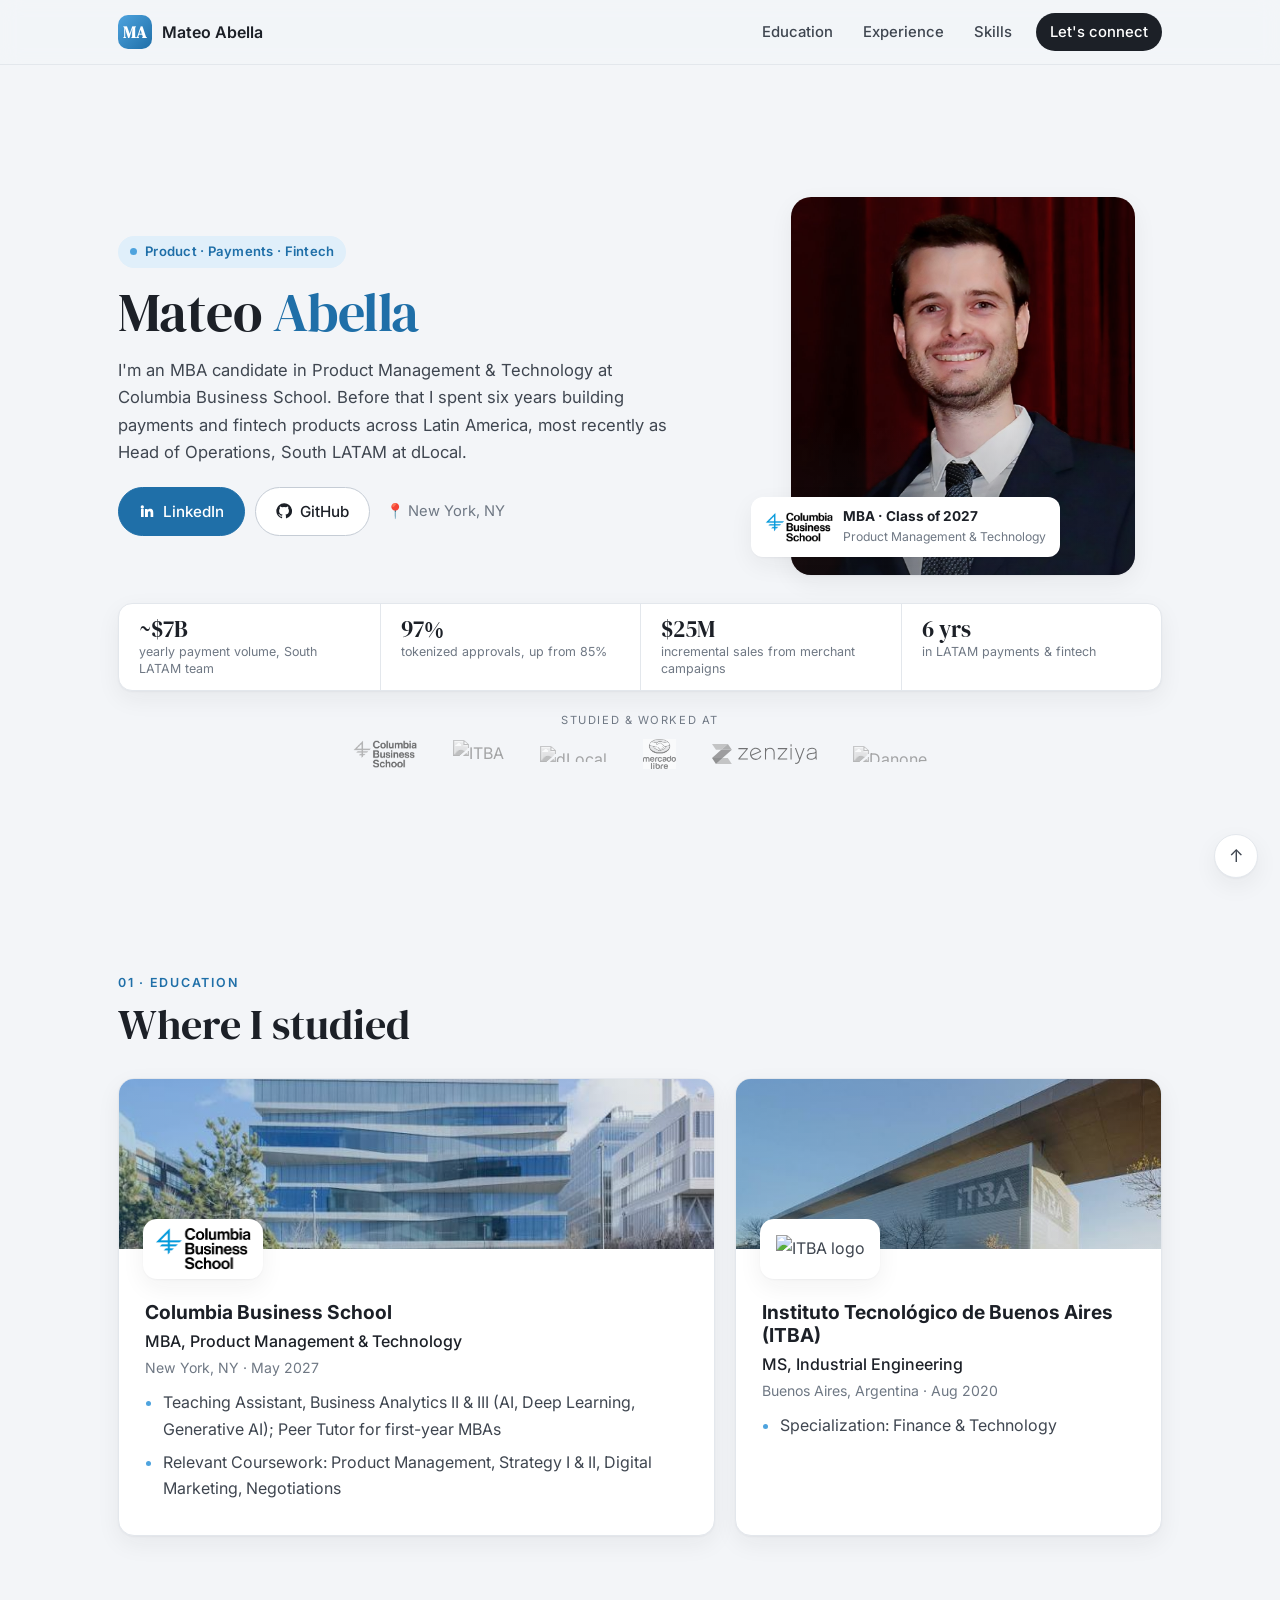
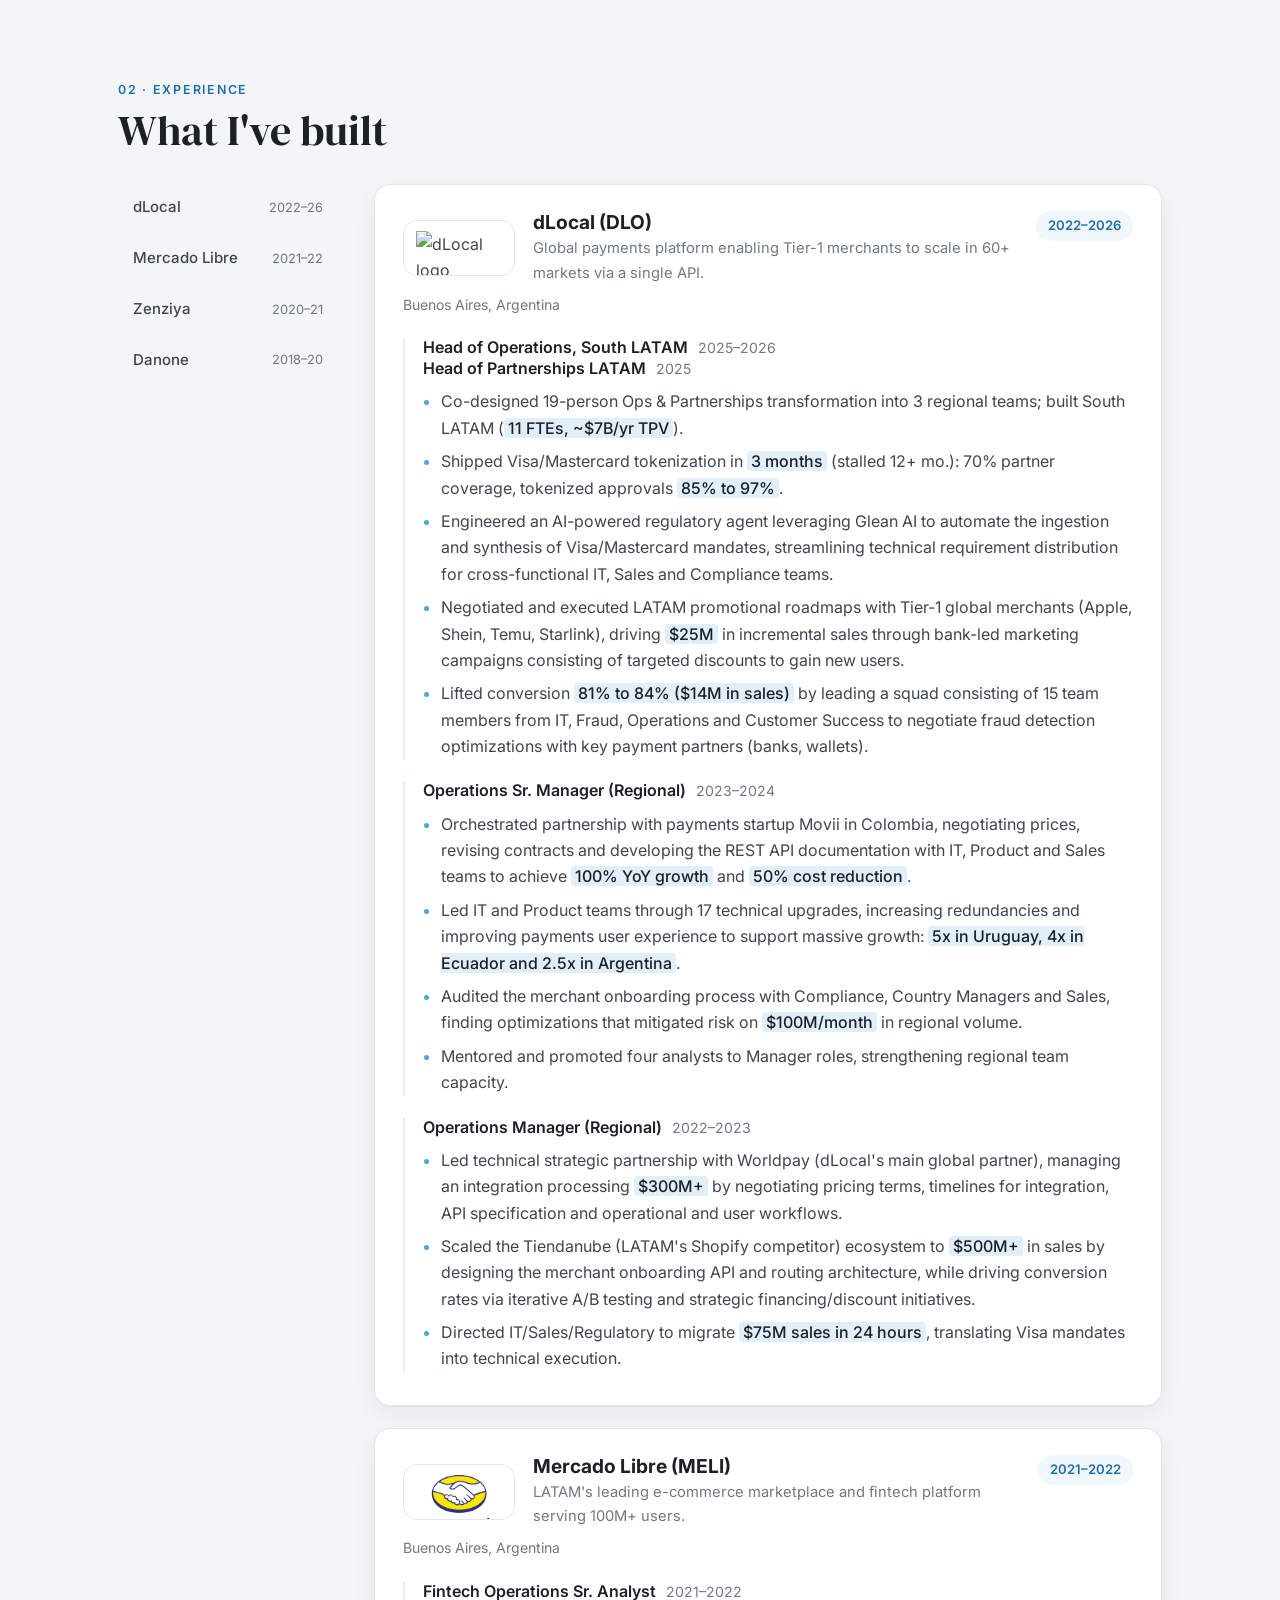
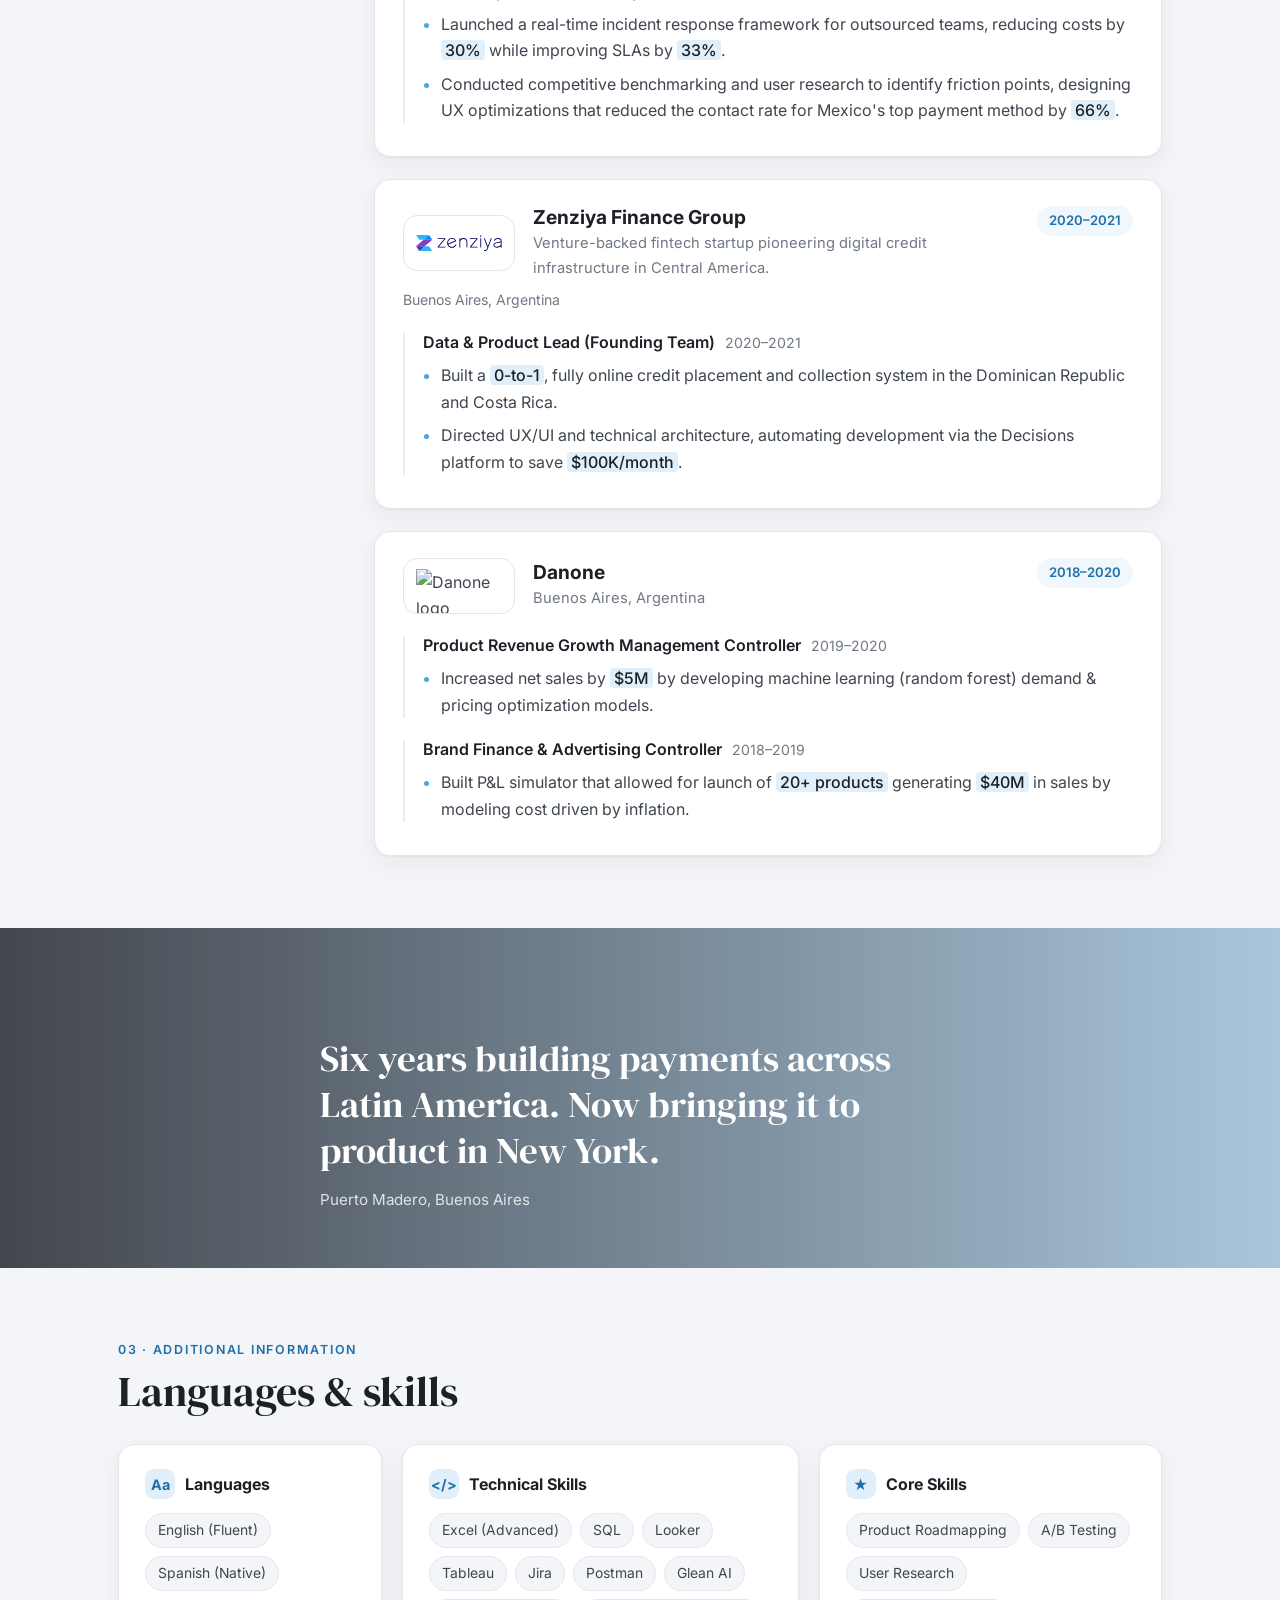
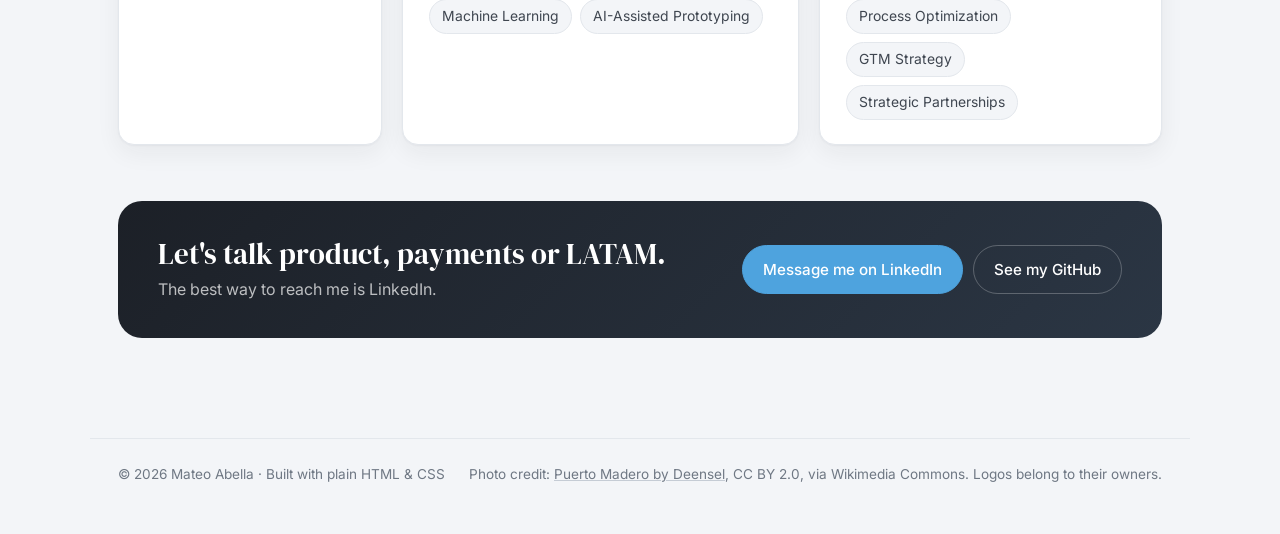
==== index.html @ eb096239 "Initial commit: personal website Home page built from CV in plain HTML and CSS, with images, AGENTS." ====
<!DOCTYPE html>
<html lang="en">
<head>
  <meta charset="UTF-8">
  <meta name="viewport" content="width=device-width, initial-scale=1.0">
  <title>Mateo Abella · Product &amp; Fintech</title>
  <meta name="description" content="Mateo Abella: MBA candidate at Columbia Business School. Six years building payments and fintech products across Latin America.">
  <link rel="preconnect" href="https://fonts.googleapis.com">
  <link rel="preconnect" href="https://fonts.gstatic.com" crossorigin>
  <link href="https://fonts.googleapis.com/css2?family=DM+Serif+Display&family=Inter:wght@400;500;600;700&display=swap" rel="stylesheet">
  <link rel="stylesheet" href="styles.css">
</head>
<body id="top">

  <!-- ================= NAV ================= -->
  <nav class="nav" aria-label="Main">
    <div class="wrap">
      <a class="brand" href="#top"><span class="monogram">MA</span><span class="name">Mateo Abella</span></a>
      <ul>
        <li><a href="#education">Education</a></li>
        <li><a href="#experience">Experience</a></li>
        <li><a href="#skills">Skills</a></li>
        <li><a class="cta" href="https://www.linkedin.com/in/mateoabella/" target="_blank" rel="noopener">Let's connect</a></li>
      </ul>
    </div>
  </nav>

  <!-- ================= HERO ================= -->
  <header class="hero">
    <div class="wrap">
      <div class="hero-grid">
        <div>
          <span class="eyebrow">Product · Payments · Fintech</span>
          <h1>Mateo <span>Abella</span></h1>
          <p class="lead">
            I'm an MBA candidate in Product Management &amp; Technology at Columbia Business School.
            Before that I spent six years building payments and fintech products across Latin America,
            most recently as Head of Operations, South LATAM at dLocal.
          </p>
          <div class="links">
            <a class="btn primary" href="https://www.linkedin.com/in/mateoabella/" target="_blank" rel="noopener">
              <svg viewBox="0 0 24 24" aria-hidden="true"><path d="M4.98 3.5a2.5 2.5 0 1 1 0 5 2.5 2.5 0 0 1 0-5zM3 9h4v12H3zM9 9h3.8v1.7h.05c.53-1 1.83-2.05 3.77-2.05 4.03 0 4.78 2.65 4.78 6.1V21h-4v-5.6c0-1.34-.03-3.06-1.86-3.06-1.87 0-2.15 1.46-2.15 2.96V21H9z"/></svg>
              LinkedIn
            </a>
            <a class="btn" href="https://github.com/mateoabella" target="_blank" rel="noopener">
              <svg viewBox="0 0 24 24" aria-hidden="true"><path d="M12 .5a11.5 11.5 0 0 0-3.64 22.41c.58.1.79-.25.79-.56v-2c-3.2.7-3.88-1.37-3.88-1.37-.53-1.33-1.28-1.69-1.28-1.69-1.05-.72.08-.7.08-.7 1.16.08 1.77 1.19 1.77 1.19 1.03 1.77 2.7 1.26 3.36.96.1-.75.4-1.26.73-1.55-2.56-.29-5.25-1.28-5.25-5.69 0-1.26.45-2.29 1.19-3.1-.12-.29-.52-1.46.11-3.05 0 0 .97-.31 3.17 1.18a11 11 0 0 1 5.77 0c2.2-1.49 3.17-1.18 3.17-1.18.63 1.59.23 2.76.11 3.05.74.81 1.19 1.84 1.19 3.1 0 4.42-2.7 5.39-5.27 5.68.41.36.78 1.06.78 2.14v3.17c0 .31.21.67.8.56A11.5 11.5 0 0 0 12 .5z"/></svg>
              GitHub
            </a>
            <span class="location">📍 New York, NY</span>
          </div>
        </div>

        <div class="hero-photo">
          <div class="float-card">
            <img src="images/cbs-logo.png" alt="Columbia Business School logo">
            <div>
              <strong>MBA · Class of 2027</strong>
              <span>Product Management &amp; Technology</span>
            </div>
          </div>
          <figure>
            <img src="images/portrait.jpg" alt="Portrait of Mateo Abella" width="1000" height="1100">
          </figure>
        </div>
      </div>

      <div class="stats">
        <div class="stat"><b>~$7B</b><span>yearly payment volume, South LATAM team</span></div>
        <div class="stat"><b>97%</b><span>tokenized approvals, up from 85%</span></div>
        <div class="stat"><b>$25M</b><span>incremental sales from merchant campaigns</span></div>
        <div class="stat"><b>6 yrs</b><span>in LATAM payments &amp; fintech</span></div>
      </div>

      <div class="logo-strip">
        <p>Studied &amp; worked at</p>
        <div class="logos">
          <a href="#education" title="Columbia Business School" class="stack"><img src="images/cbs-logo.png" alt="Columbia Business School"></a>
          <a href="#education" title="ITBA" class="stack"><img src="https://upload.wikimedia.org/wikipedia/commons/e/ed/Itba_bsas_logo.png" alt="ITBA"></a>
          <a href="#dlocal" title="dLocal" class="bold"><img src="https://upload.wikimedia.org/wikipedia/commons/c/c0/DLocal_logo_color.png" alt="dLocal"></a>
          <a href="#meli" title="Mercado Libre" class="tall"><img src="mercadolibre%20logo.png" alt="Mercado Libre"></a>
          <a href="#zenziya" title="Zenziya Finance Group"><img src="zenziya%20logo.svg" alt="Zenziya"></a>
          <a href="#danone" title="Danone" class="bold"><img src="https://upload.wikimedia.org/wikipedia/commons/0/03/Danone_Logo.png" alt="Danone"></a>
        </div>
      </div>
    </div>
  </header>

  <main>
    <!-- ================= EDUCATION ================= -->
    <section id="education">
      <div class="wrap">
        <div class="section-head">
          <div>
            <div class="kicker">01 · Education</div>
            <h2>Where I studied</h2>
          </div>
        </div>

        <div class="edu-grid">
          <article class="card edu">
            <div class="edu-banner">
              <img src="Columbia%20campus.jpg" alt="">
            </div>
            <div class="edu-body">
              <div class="edu-logo"><img src="images/cbs-logo.png" alt="Columbia Business School logo"></div>
              <h3>Columbia Business School</h3>
              <p class="degree">MBA, Product Management &amp; Technology</p>
              <div class="meta">New York, NY · May 2027</div>
              <ul class="points">
                <li>Teaching Assistant, Business Analytics II &amp; III (AI, Deep Learning, Generative AI); Peer Tutor for first-year MBAs</li>
                <li>Relevant Coursework: Product Management, Strategy I &amp; II, Digital Marketing, Negotiations</li>
              </ul>
            </div>
          </article>

          <article class="card edu">
            <div class="edu-banner">
              <img src="itba%20campus.jpg" alt="">
            </div>
            <div class="edu-body">
              <div class="edu-logo"><img src="https://upload.wikimedia.org/wikipedia/commons/e/ed/Itba_bsas_logo.png" alt="ITBA logo"></div>
              <h3>Instituto Tecnológico de Buenos Aires (ITBA)</h3>
              <p class="degree">MS, Industrial Engineering</p>
              <div class="meta">Buenos Aires, Argentina · Aug 2020</div>
              <ul class="points">
                <li>Specialization: Finance &amp; Technology</li>
              </ul>
            </div>
          </article>
        </div>
      </div>
    </section>

    <!-- ================= EXPERIENCE ================= -->
    <section id="experience">
      <div class="wrap">
        <div class="section-head">
          <div>
            <div class="kicker">02 · Experience</div>
            <h2>What I've built</h2>
          </div>
        </div>

        <div class="exp-layout">
          <nav class="exp-index" aria-label="Jump to company">
            <a href="#dlocal">dLocal <span>2022–26</span></a>
            <a href="#meli">Mercado Libre <span>2021–22</span></a>
            <a href="#zenziya">Zenziya <span>2020–21</span></a>
            <a href="#danone">Danone <span>2018–20</span></a>
          </nav>

          <div class="timeline">
            <!-- dLocal -->
            <article class="card job" id="dlocal">
              <div class="job-head">
                <div class="job-logo"><img src="https://upload.wikimedia.org/wikipedia/commons/c/c0/DLocal_logo_color.png" alt="dLocal logo"></div>
                <div>
                  <h3>dLocal (DLO)</h3>
                  <p class="tagline">Global payments platform enabling Tier-1 merchants to scale in 60+ markets via a single API.</p>
                </div>
                <span class="years">2022–2026</span>
              </div>
              <div class="meta" style="margin-top:8px">Buenos Aires, Argentina</div>

              <div class="role">
                <h4>Head of Operations, South LATAM <span class="meta">2025–2026</span></h4>
                <h4>Head of Partnerships LATAM <span class="meta">2025</span></h4>
                <ul class="points">
                  <li>Co-designed 19-person Ops &amp; Partnerships transformation into 3 regional teams; built South LATAM (<span class="m">11 FTEs, ~$7B/yr TPV</span>).</li>
                  <li>Shipped Visa/Mastercard tokenization in <span class="m">3 months</span> (stalled 12+ mo.): 70% partner coverage, tokenized approvals <span class="m">85% to 97%</span>.</li>
                  <li>Engineered an AI-powered regulatory agent leveraging Glean AI to automate the ingestion and synthesis of Visa/Mastercard mandates, streamlining technical requirement distribution for cross-functional IT, Sales and Compliance teams.</li>
                  <li>Negotiated and executed LATAM promotional roadmaps with Tier-1 global merchants (Apple, Shein, Temu, Starlink), driving <span class="m">$25M</span> in incremental sales through bank-led marketing campaigns consisting of targeted discounts to gain new users.</li>
                  <li>Lifted conversion <span class="m">81% to 84% ($14M in sales)</span> by leading a squad consisting of 15 team members from IT, Fraud, Operations and Customer Success to negotiate fraud detection optimizations with key payment partners (banks, wallets).</li>
                </ul>
              </div>

              <div class="role">
                <h4>Operations Sr. Manager (Regional) <span class="meta">2023–2024</span></h4>
                <ul class="points">
                  <li>Orchestrated partnership with payments startup Movii in Colombia, negotiating prices, revising contracts and developing the REST API documentation with IT, Product and Sales teams to achieve <span class="m">100% YoY growth</span> and <span class="m">50% cost reduction</span>.</li>
                  <li>Led IT and Product teams through 17 technical upgrades, increasing redundancies and improving payments user experience to support massive growth: <span class="m">5x in Uruguay, 4x in Ecuador and 2.5x in Argentina</span>.</li>
                  <li>Audited the merchant onboarding process with Compliance, Country Managers and Sales, finding optimizations that mitigated risk on <span class="m">$100M/month</span> in regional volume.</li>
                  <li>Mentored and promoted four analysts to Manager roles, strengthening regional team capacity.</li>
                </ul>
              </div>

              <div class="role">
                <h4>Operations Manager (Regional) <span class="meta">2022–2023</span></h4>
                <ul class="points">
                  <li>Led technical strategic partnership with Worldpay (dLocal's main global partner), managing an integration processing <span class="m">$300M+</span> by negotiating pricing terms, timelines for integration, API specification and operational and user workflows.</li>
                  <li>Scaled the Tiendanube (LATAM's Shopify competitor) ecosystem to <span class="m">$500M+</span> in sales by designing the merchant onboarding API and routing architecture, while driving conversion rates via iterative A/B testing and strategic financing/discount initiatives.</li>
                  <li>Directed IT/Sales/Regulatory to migrate <span class="m">$75M sales in 24 hours</span>, translating Visa mandates into technical execution.</li>
                </ul>
              </div>
            </article>

            <!-- Mercado Libre -->
            <article class="card job" id="meli">
              <div class="job-head">
                <div class="job-logo"><img src="mercadolibre%20logo.png" alt="Mercado Libre logo"></div>
                <div>
                  <h3>Mercado Libre (MELI)</h3>
                  <p class="tagline">LATAM's leading e-commerce marketplace and fintech platform serving 100M+ users.</p>
                </div>
                <span class="years">2021–2022</span>
              </div>
              <div class="meta" style="margin-top:8px">Buenos Aires, Argentina</div>
              <div class="role">
                <h4>Fintech Operations Sr. Analyst <span class="meta">2021–2022</span></h4>
                <ul class="points">
                  <li>Launched a real-time incident response framework for outsourced teams, reducing costs by <span class="m">30%</span> while improving SLAs by <span class="m">33%</span>.</li>
                  <li>Conducted competitive benchmarking and user research to identify friction points, designing UX optimizations that reduced the contact rate for Mexico's top payment method by <span class="m">66%</span>.</li>
                </ul>
              </div>
            </article>

            <!-- Zenziya -->
            <article class="card job" id="zenziya">
              <div class="job-head">
                <div class="job-logo"><img src="zenziya%20logo.svg" alt="Zenziya logo"></div>
                <div>
                  <h3>Zenziya Finance Group</h3>
                  <p class="tagline">Venture-backed fintech startup pioneering digital credit infrastructure in Central America.</p>
                </div>
                <span class="years">2020–2021</span>
              </div>
              <div class="meta" style="margin-top:8px">Buenos Aires, Argentina</div>
              <div class="role">
                <h4>Data &amp; Product Lead (Founding Team) <span class="meta">2020–2021</span></h4>
                <ul class="points">
                  <li>Built a <span class="m">0-to-1</span>, fully online credit placement and collection system in the Dominican Republic and Costa Rica.</li>
                  <li>Directed UX/UI and technical architecture, automating development via the Decisions platform to save <span class="m">$100K/month</span>.</li>
                </ul>
              </div>
            </article>

            <!-- Danone -->
            <article class="card job" id="danone">
              <div class="job-head">
                <div class="job-logo"><img src="https://upload.wikimedia.org/wikipedia/commons/0/03/Danone_Logo.png" alt="Danone logo"></div>
                <div>
                  <h3>Danone</h3>
                  <p class="tagline">Buenos Aires, Argentina</p>
                </div>
                <span class="years">2018–2020</span>
              </div>
              <div class="role">
                <h4>Product Revenue Growth Management Controller <span class="meta">2019–2020</span></h4>
                <ul class="points">
                  <li>Increased net sales by <span class="m">$5M</span> by developing machine learning (random forest) demand &amp; pricing optimization models.</li>
                </ul>
              </div>
              <div class="role">
                <h4>Brand Finance &amp; Advertising Controller <span class="meta">2018–2019</span></h4>
                <ul class="points">
                  <li>Built P&amp;L simulator that allowed for launch of <span class="m">20+ products</span> generating <span class="m">$40M</span> in sales by modeling cost driven by inflation.</li>
                </ul>
              </div>
            </article>
          </div>
        </div>
      </div>
    </section>

    <!-- ================= PHOTO BAND ================= -->
    <div class="band" role="img" aria-label="Puerto Madero, Buenos Aires">
      <div class="wrap">
        <blockquote>Six years building payments across Latin America. Now bringing it to product in New York.</blockquote>
        <p>Puerto Madero, Buenos Aires</p>
      </div>
    </div>

    <!-- ================= ADDITIONAL INFORMATION ================= -->
    <section id="skills">
      <div class="wrap">
        <div class="section-head">
          <div>
            <div class="kicker">03 · Additional Information</div>
            <h2>Languages &amp; skills</h2>
          </div>
        </div>

        <div class="skills-grid">
          <div class="card skill">
            <h3><i>Aa</i>Languages</h3>
            <div class="pills">
              <span class="pill">English (Fluent)</span>
              <span class="pill">Spanish (Native)</span>
            </div>
          </div>
          <div class="card skill">
            <h3><i>&lt;/&gt;</i>Technical Skills</h3>
            <div class="pills">
              <span class="pill">Excel (Advanced)</span>
              <span class="pill">SQL</span>
              <span class="pill">Looker</span>
              <span class="pill">Tableau</span>
              <span class="pill">Jira</span>
              <span class="pill">Postman</span>
              <span class="pill">Glean AI</span>
              <span class="pill">Machine Learning</span>
              <span class="pill">AI-Assisted Prototyping</span>
            </div>
          </div>
          <div class="card skill">
            <h3><i>★</i>Core Skills</h3>
            <div class="pills">
              <span class="pill">Product Roadmapping</span>
              <span class="pill">A/B Testing</span>
              <span class="pill">User Research</span>
              <span class="pill">Process Optimization</span>
              <span class="pill">GTM Strategy</span>
              <span class="pill">Strategic Partnerships</span>
            </div>
          </div>
        </div>

        <div class="cta-card">
          <div>
            <h3>Let's talk product, payments or LATAM.</h3>
            <p>The best way to reach me is LinkedIn.</p>
          </div>
          <div class="links">
            <a class="btn primary" href="https://www.linkedin.com/in/mateoabella/" target="_blank" rel="noopener">Message me on LinkedIn</a>
            <a class="btn" href="https://github.com/mateoabella" target="_blank" rel="noopener">See my GitHub</a>
          </div>
        </div>
      </div>
    </section>
  </main>

  <footer>
    <div class="wrap">
      <span>© 2026 Mateo Abella · Built with plain HTML &amp; CSS</span>
      <span class="credits">
        Photo credit:
        <a href="https://commons.wikimedia.org/wiki/File:Puerto_Madero,_Buenos_Aires_(40689219792)_(cropped).jpg" target="_blank" rel="noopener">Puerto Madero by Deensel</a>, CC BY 2.0, via Wikimedia Commons.
        Logos belong to their owners.
      </span>
    </div>
  </footer>

  <a class="to-top" href="#top" aria-label="Back to top">↑</a>
</body>
</html>
---- styles.css ----
/* =========================================================
   Mateo Abella: personal site
   Palette: cool greys + light blue
   ========================================================= */
:root {
  --bg: #f3f5f8;
  --surface: #ffffff;
  --line: #e3e7ec;
  --grey-300: #c5ccd5;
  --grey-500: #6f7884;
  --grey-700: #3f4650;
  --ink: #1c2027;
  --blue-50: #f0f7fd;
  --blue-100: #e0effa;
  --blue-300: #9fcdee;
  --blue-500: #4ea3de;
  --blue-700: #1f6fa8;
  --radius: 16px;
  --shadow: 0 1px 2px rgba(28, 32, 39, .04), 0 8px 24px rgba(28, 32, 39, .06);
  --max: 1100px;
  --serif: "DM Serif Display", Georgia, serif;
  --sans: "Inter", system-ui, -apple-system, "Segoe UI", Roboto, sans-serif;
}

* { box-sizing: border-box; }
html { scroll-behavior: smooth; scroll-padding-top: 80px; }
body {
  margin: 0;
  font-family: var(--sans);
  font-size: 16px;
  color: var(--grey-700);
  background: var(--bg);
  line-height: 1.65;
  -webkit-font-smoothing: antialiased;
}
img { max-width: 100%; display: block; }
a { color: var(--blue-700); text-decoration: none; }
a:hover { text-decoration: underline; }
h1, h2, h3, h4 { color: var(--ink); line-height: 1.2; margin: 0; }
.wrap { max-width: var(--max); margin: 0 auto; padding: 0 28px; }

/* ---------- Nav ---------- */
.nav {
  position: sticky; top: 0; z-index: 20;
  background: rgba(243, 245, 248, .85);
  backdrop-filter: saturate(1.4) blur(10px);
  border-bottom: 1px solid var(--line);
}
.nav .wrap { display: flex; align-items: center; justify-content: space-between; height: 64px; }
.brand { display: flex; align-items: center; gap: 10px; font-weight: 600; color: var(--ink); }
.brand:hover { text-decoration: none; }
.monogram {
  width: 34px; height: 34px; border-radius: 10px;
  display: grid; place-items: center;
  background: linear-gradient(135deg, var(--blue-500), var(--blue-700));
  color: #fff; font-family: var(--serif); font-size: 1rem; letter-spacing: .02em;
}
.nav ul { list-style: none; display: flex; align-items: center; gap: 2px; margin: 0; padding: 0; }
.nav ul a {
  display: block; padding: 7px 14px; border-radius: 999px;
  color: var(--grey-700); font-size: .93rem; font-weight: 500;
}
.nav ul a:hover { background: var(--surface); color: var(--blue-700); text-decoration: none; }
.nav ul a.cta { background: var(--ink); color: #fff; margin-left: 8px; }
.nav ul a.cta:hover { background: var(--blue-700); color: #fff; }

/* ---------- Hero ---------- */
/* Hero fills exactly one screen (minus the 64px nav) */
.hero {
  min-height: calc(100vh - 64px);
  min-height: calc(100svh - 64px);
  display: flex; flex-direction: column; justify-content: center;
  padding: 24px 0;
}
.hero-grid { display: grid; grid-template-columns: 1.5fr 1fr; gap: 48px; align-items: center; }
.eyebrow {
  display: inline-flex; align-items: center; gap: 8px;
  padding: 5px 12px; border-radius: 999px;
  background: var(--blue-100); color: var(--blue-700);
  font-size: .82rem; font-weight: 600; letter-spacing: .02em;
}
.eyebrow::before { content: ""; width: 7px; height: 7px; border-radius: 50%; background: var(--blue-500); }
.hero h1 {
  font-family: var(--serif); font-weight: 400;
  font-size: clamp(2.3rem, 4.4vw, 3.4rem); letter-spacing: -.01em;
  margin: 12px 0 0;
}
.hero h1 span { color: var(--blue-700); }
.lead { font-size: 1.04rem; max-width: 560px; margin: 12px 0 20px; color: var(--grey-700); }
.links { display: flex; flex-wrap: wrap; gap: 10px; align-items: center; }
.btn {
  display: inline-flex; align-items: center; gap: 8px;
  padding: 11px 20px; border-radius: 999px;
  border: 1px solid var(--grey-300); background: var(--surface);
  color: var(--ink); font-weight: 500; font-size: .95rem;
  transition: border-color .15s, background .15s, color .15s;
}
.btn:hover { text-decoration: none; border-color: var(--blue-500); color: var(--blue-700); }
.btn.primary { background: var(--blue-700); border-color: var(--blue-700); color: #fff; }
.btn.primary:hover { background: var(--ink); border-color: var(--ink); color: #fff; }
.btn svg { width: 16px; height: 16px; fill: currentColor; }
.location { color: var(--grey-500); font-size: .92rem; margin-left: 6px; }

.hero-photo { position: relative; justify-self: center; }
.hero-photo figure {
  margin: 0; border-radius: 20px; overflow: hidden;
  box-shadow: var(--shadow); aspect-ratio: 4 / 4.4;
  height: clamp(240px, 42vh, 380px); width: auto;
}
.hero-photo figure img { width: 100%; height: 100%; object-fit: cover; filter: saturate(.85); }
.hero-photo figure::after {
  content: ""; position: absolute; inset: 0; border-radius: 20px;
  background: linear-gradient(180deg, rgba(31, 111, 168, 0) 60%, rgba(28, 32, 39, .35));
}
.photo-caption {
  position: absolute; left: 22px; bottom: 20px; z-index: 2; color: #fff;
  font-size: .9rem; line-height: 1.4;
}
.photo-caption strong { display: block; font-size: 1.05rem; }
.float-card {
  position: absolute; z-index: 3; bottom: 18px; left: -40px;
  background: var(--surface); border-radius: 12px; padding: 10px 14px;
  box-shadow: var(--shadow); display: flex; align-items: center; gap: 10px;
  line-height: 1.35; white-space: nowrap;
}
.float-card img { height: 30px; width: auto; max-width: 72px; object-fit: contain; }
.float-card strong { display: block; color: var(--ink); font-size: .85rem; }
.float-card span { font-size: .76rem; color: var(--grey-500); }

/* Stats */
.stats {
  display: grid; grid-template-columns: repeat(4, 1fr);
  margin-top: 28px; background: var(--surface);
  border: 1px solid var(--line); border-radius: 14px; box-shadow: var(--shadow);
}
.stat { padding: 12px 20px; }
.stat + .stat { border-left: 1px solid var(--line); }
.stat b { display: block; font-family: var(--serif); font-weight: 400; font-size: 1.45rem; color: var(--ink); line-height: 1.15; }
.stat span { display: block; font-size: .78rem; line-height: 1.4; color: var(--grey-500); }

/* Logo strip */
.logo-strip { padding: 20px 0 0; }
.logo-strip p {
  text-align: center; font-size: .7rem; letter-spacing: .14em;
  text-transform: uppercase; color: var(--grey-500); margin: 0 0 10px;
}
.logos { display: flex; flex-wrap: wrap; justify-content: center; align-items: center; gap: 10px 36px; }
.logos a { display: block; opacity: .55; filter: grayscale(1); transition: opacity .2s, filter .2s; }
.logos a:hover { opacity: 1; filter: none; }
/* multiply drops the white box behind logos like Mercado Libre's */
.logos img { height: 20px; width: auto; mix-blend-mode: multiply; }
/* Balance visual weight: stacked logos need more height than bold wordmarks */
.logos a.stack img { height: 28px; }
.logos a.tall img { height: 30px; }
.logos a.bold img { height: 16px; }

/* ---------- Sections ---------- */
section { padding: 72px 0; }
.section-head { display: flex; align-items: end; justify-content: space-between; gap: 20px; margin-bottom: 28px; flex-wrap: wrap; }
.kicker { font-size: .78rem; letter-spacing: .14em; text-transform: uppercase; color: var(--blue-700); font-weight: 600; }
.section-head h2 { font-family: var(--serif); font-weight: 400; font-size: clamp(2rem, 4vw, 2.6rem); margin-top: 6px; }

.card {
  background: var(--surface); border: 1px solid var(--line);
  border-radius: var(--radius); box-shadow: var(--shadow);
}
.meta { color: var(--grey-500); font-size: .88rem; }

/* Education */
.edu-grid { display: grid; grid-template-columns: 1.4fr 1fr; gap: 20px; }
.edu { overflow: hidden; display: flex; flex-direction: column; }
.edu-banner { height: 170px; position: relative; overflow: hidden; }
.edu-banner img { width: 100%; height: 100%; object-fit: cover; object-position: center 40%; }
.edu-banner::after { content: ""; position: absolute; inset: 0; background: linear-gradient(90deg, rgba(31,111,168,.35), rgba(28,32,39,.1)); }
.edu-banner.plain { background: linear-gradient(135deg, var(--blue-100), #dfe4ea); display: grid; place-items: center; }
.edu-banner.plain::after { display: none; }
.edu-banner.plain img { width: auto; height: 96px; object-fit: contain; mix-blend-mode: multiply; }
.edu-body { padding: 22px 26px 26px; position: relative; }
.edu-logo {
  position: absolute; top: -30px; left: 24px;
  width: 120px; height: 60px; border-radius: 14px; background: #fff;
  box-shadow: var(--shadow); padding: 8px 12px; display: grid; place-items: center;
}
.edu-logo img { max-height: 100%; object-fit: contain; }
.edu h3 { font-size: 1.2rem; margin-top: 30px; }
.edu .degree { margin: 4px 0 0; color: var(--ink); font-weight: 500; }
.edu .meta { margin-top: 2px; }

/* Experience */
.exp-layout { display: grid; grid-template-columns: 220px 1fr; gap: 36px; align-items: start; }
.exp-index { position: sticky; top: 92px; display: flex; flex-direction: column; gap: 4px; }
.exp-index a {
  display: flex; align-items: center; justify-content: space-between;
  padding: 10px 14px; border-radius: 10px; color: var(--grey-700); font-weight: 500; font-size: .94rem;
  border: 1px solid transparent;
}
.exp-index a:hover { background: var(--surface); border-color: var(--line); color: var(--blue-700); text-decoration: none; }
.exp-index a span { color: var(--grey-500); font-size: .8rem; font-weight: 400; }

.timeline { position: relative; display: flex; flex-direction: column; gap: 22px; }
.job { padding: 26px 28px; }
.job-head { display: grid; grid-template-columns: 112px 1fr auto; gap: 18px; align-items: center; }
.job-logo {
  width: 112px; height: 56px; border-radius: 14px; background: #fff;
  border: 1px solid var(--line); display: grid; place-items: center; padding: 10px 12px; overflow: hidden;
}
.job-logo img { max-height: 100%; object-fit: contain; }
.job-logo.mono { background: linear-gradient(135deg, var(--blue-300), var(--blue-700)); border: 0; color: #fff; font-family: var(--serif); font-size: 1.6rem; }
.job-head h3 { font-size: 1.2rem; }
.tagline { margin: 2px 0 0; color: var(--grey-500); font-size: .92rem; }
.years {
  align-self: start; padding: 4px 12px; border-radius: 999px;
  background: var(--blue-50); color: var(--blue-700); font-size: .82rem; font-weight: 600; white-space: nowrap;
}

.role { margin-top: 22px; padding-left: 18px; border-left: 2px solid var(--blue-100); }
.role h4 { font-size: 1rem; font-weight: 600; }
.role h4 + h4 { margin-top: 2px; }
.role h4 .meta { font-weight: 400; margin-left: 6px; }
ul.points { margin: 10px 0 0; padding-left: 18px; }
ul.points li { margin-bottom: 7px; }
ul.points li::marker { color: var(--blue-500); }
.m { background: var(--blue-100); color: var(--ink); padding: 0 4px; border-radius: 4px; font-weight: 500; }

/* Photo band */
.band {
  position: relative; min-height: 340px; display: grid; align-items: end;
  background: url("https://upload.wikimedia.org/wikipedia/commons/thumb/1/1e/Puerto_Madero%2C_Buenos_Aires_%2840689219792%29_%28cropped%29.jpg/1920px-Puerto_Madero%2C_Buenos_Aires_%2840689219792%29_%28cropped%29.jpg") center / cover no-repeat;
  padding: 0;
}
.band::before { content: ""; position: absolute; inset: 0; background: linear-gradient(90deg, rgba(28,32,39,.82), rgba(31,111,168,.35)); }
.band .wrap { position: relative; padding-top: 72px; padding-bottom: 56px; color: #fff; }
.band blockquote { margin: 0; max-width: 640px; font-family: var(--serif); font-size: clamp(1.6rem, 3.4vw, 2.3rem); line-height: 1.25; }
.band p { margin: 14px 0 0; color: rgba(255,255,255,.8); font-size: .95rem; }

/* Skills */
.skills-grid { display: grid; grid-template-columns: 1fr 1.5fr 1.3fr; gap: 20px; }
.skill { padding: 24px 26px; }
.skill h3 { font-size: 1rem; margin-bottom: 14px; display: flex; align-items: center; gap: 10px; }
.skill h3 i {
  width: 30px; height: 30px; border-radius: 9px; background: var(--blue-100); color: var(--blue-700);
  display: grid; place-items: center; font-style: normal; font-size: .9rem;
}
.pills { display: flex; flex-wrap: wrap; gap: 8px; }
.pill {
  padding: 5px 12px; border-radius: 999px; background: var(--bg);
  border: 1px solid var(--line); font-size: .87rem; color: var(--grey-700);
}

/* Contact CTA */
.cta-card {
  margin-top: 56px; padding: 36px 40px; display: flex; align-items: center; justify-content: space-between; gap: 24px; flex-wrap: wrap;
  background: linear-gradient(135deg, var(--ink), #2b3644);
  border-radius: 24px; color: #fff;
}
.cta-card h3 { color: #fff; font-family: var(--serif); font-weight: 400; font-size: 1.8rem; }
.cta-card p { margin: 4px 0 0; color: rgba(255,255,255,.7); }
.cta-card .btn { border-color: rgba(255,255,255,.25); background: transparent; color: #fff; }
.cta-card .btn:hover { border-color: var(--blue-300); color: var(--blue-300); }
.cta-card .btn.primary { background: var(--blue-500); border-color: var(--blue-500); }
.cta-card .btn.primary:hover { background: #fff; color: var(--ink); }

/* ---------- Footer ---------- */
footer { padding: 28px 0 48px; color: var(--grey-500); font-size: .85rem; }
footer .wrap { display: flex; flex-wrap: wrap; justify-content: space-between; gap: 10px 24px; border-top: 1px solid var(--line); padding-top: 24px; }
footer .credits a { color: var(--grey-500); text-decoration: underline; text-decoration-color: var(--grey-300); }

.to-top {
  position: fixed; right: 22px; bottom: 22px; z-index: 30;
  width: 44px; height: 44px; border-radius: 50%;
  display: grid; place-items: center;
  background: var(--surface); border: 1px solid var(--line); box-shadow: var(--shadow);
  color: var(--grey-700); font-size: 1.1rem;
}
.to-top:hover { color: var(--blue-700); text-decoration: none; }

/* ---------- Responsive ---------- */
@media (max-width: 900px) {
  .hero-grid, .edu-grid, .exp-layout, .skills-grid { grid-template-columns: 1fr; }
  .hero-photo { max-width: 460px; }
  .float-card { left: 16px; }
  .stats { grid-template-columns: repeat(2, 1fr); }
  .stat:nth-child(3) { border-left: 0; }
  .stat:nth-child(n+3) { border-top: 1px solid var(--line); }
  .exp-index { position: static; flex-direction: row; flex-wrap: wrap; }
  .exp-index a span { display: none; }
}
@media (max-width: 600px) {
  .wrap { padding: 0 18px; }
  .nav .brand span.name, .nav ul a.cta { display: none; }
  .job { padding: 22px 20px; }
  .job-head { grid-template-columns: 88px 1fr; }
  .job-logo { width: 88px; height: 48px; }
  .years { grid-column: 2; justify-self: start; }
  .cta-card { padding: 28px 24px; }
}
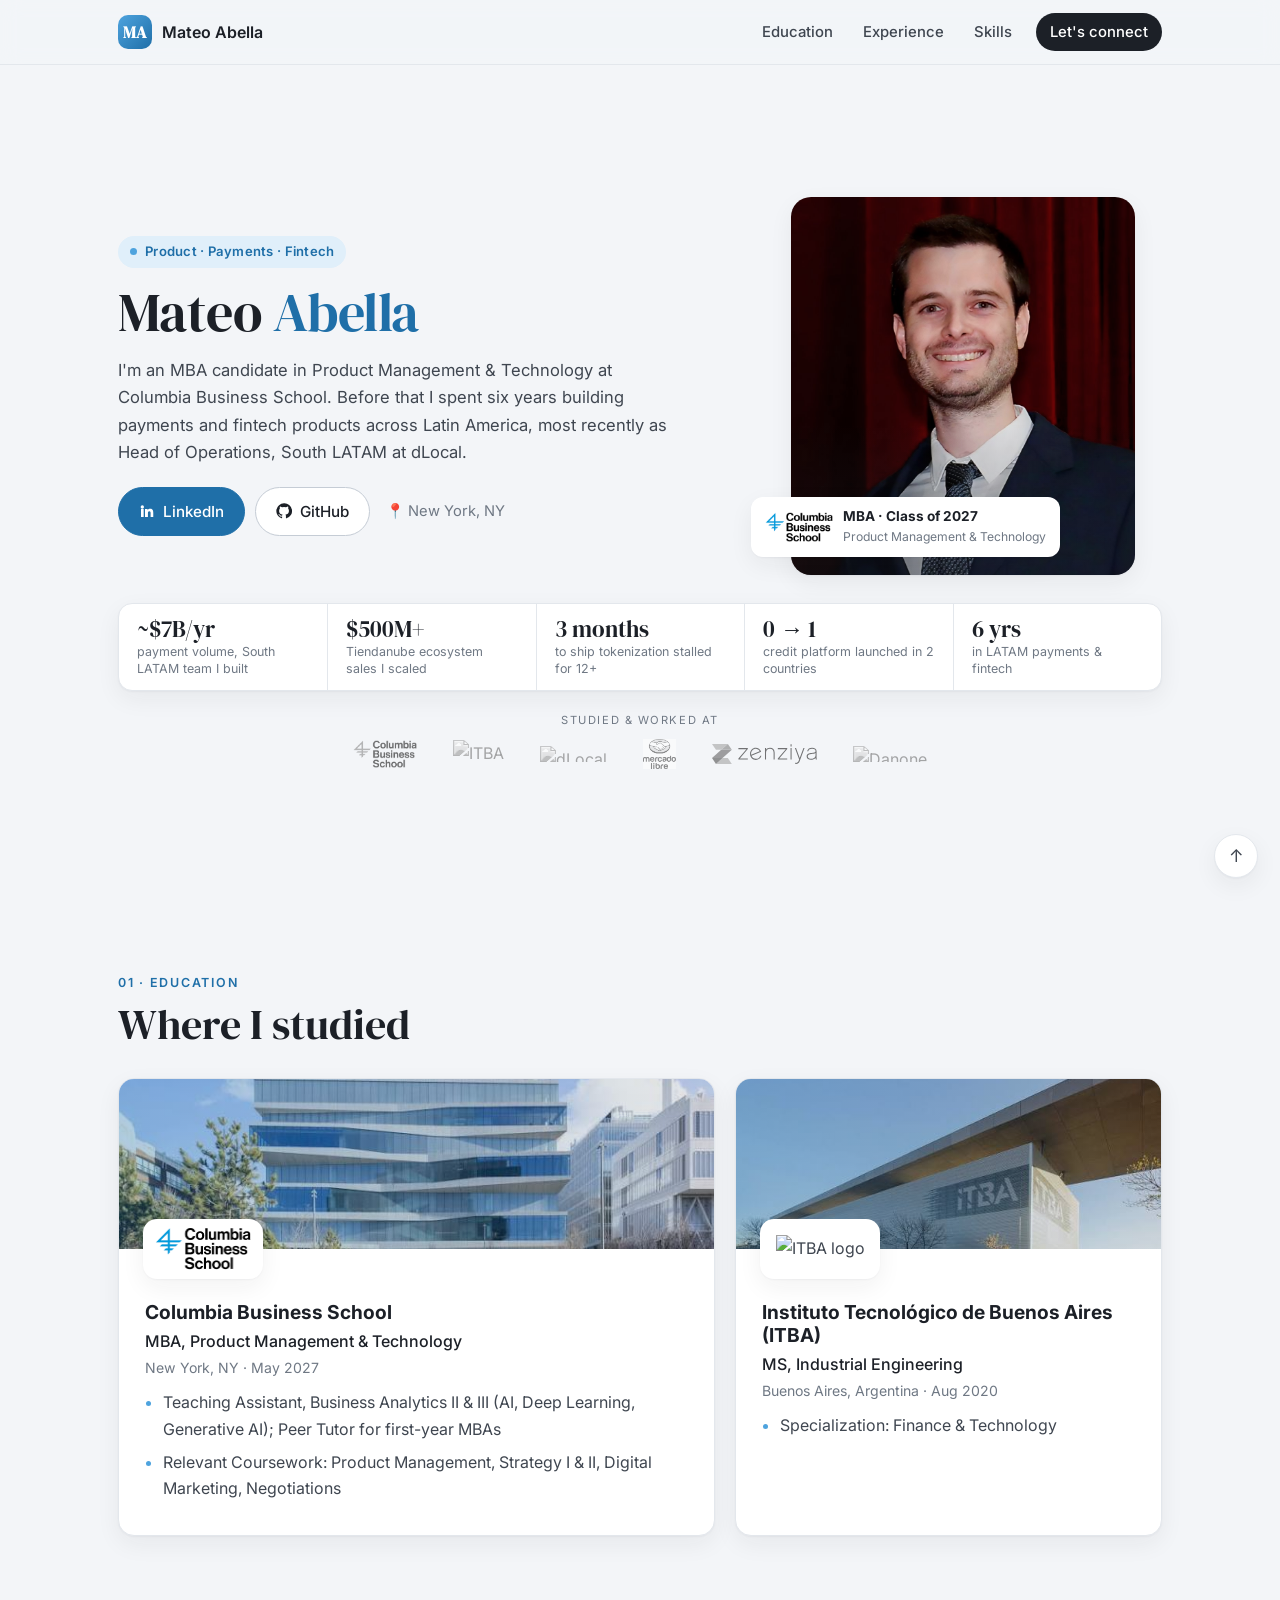
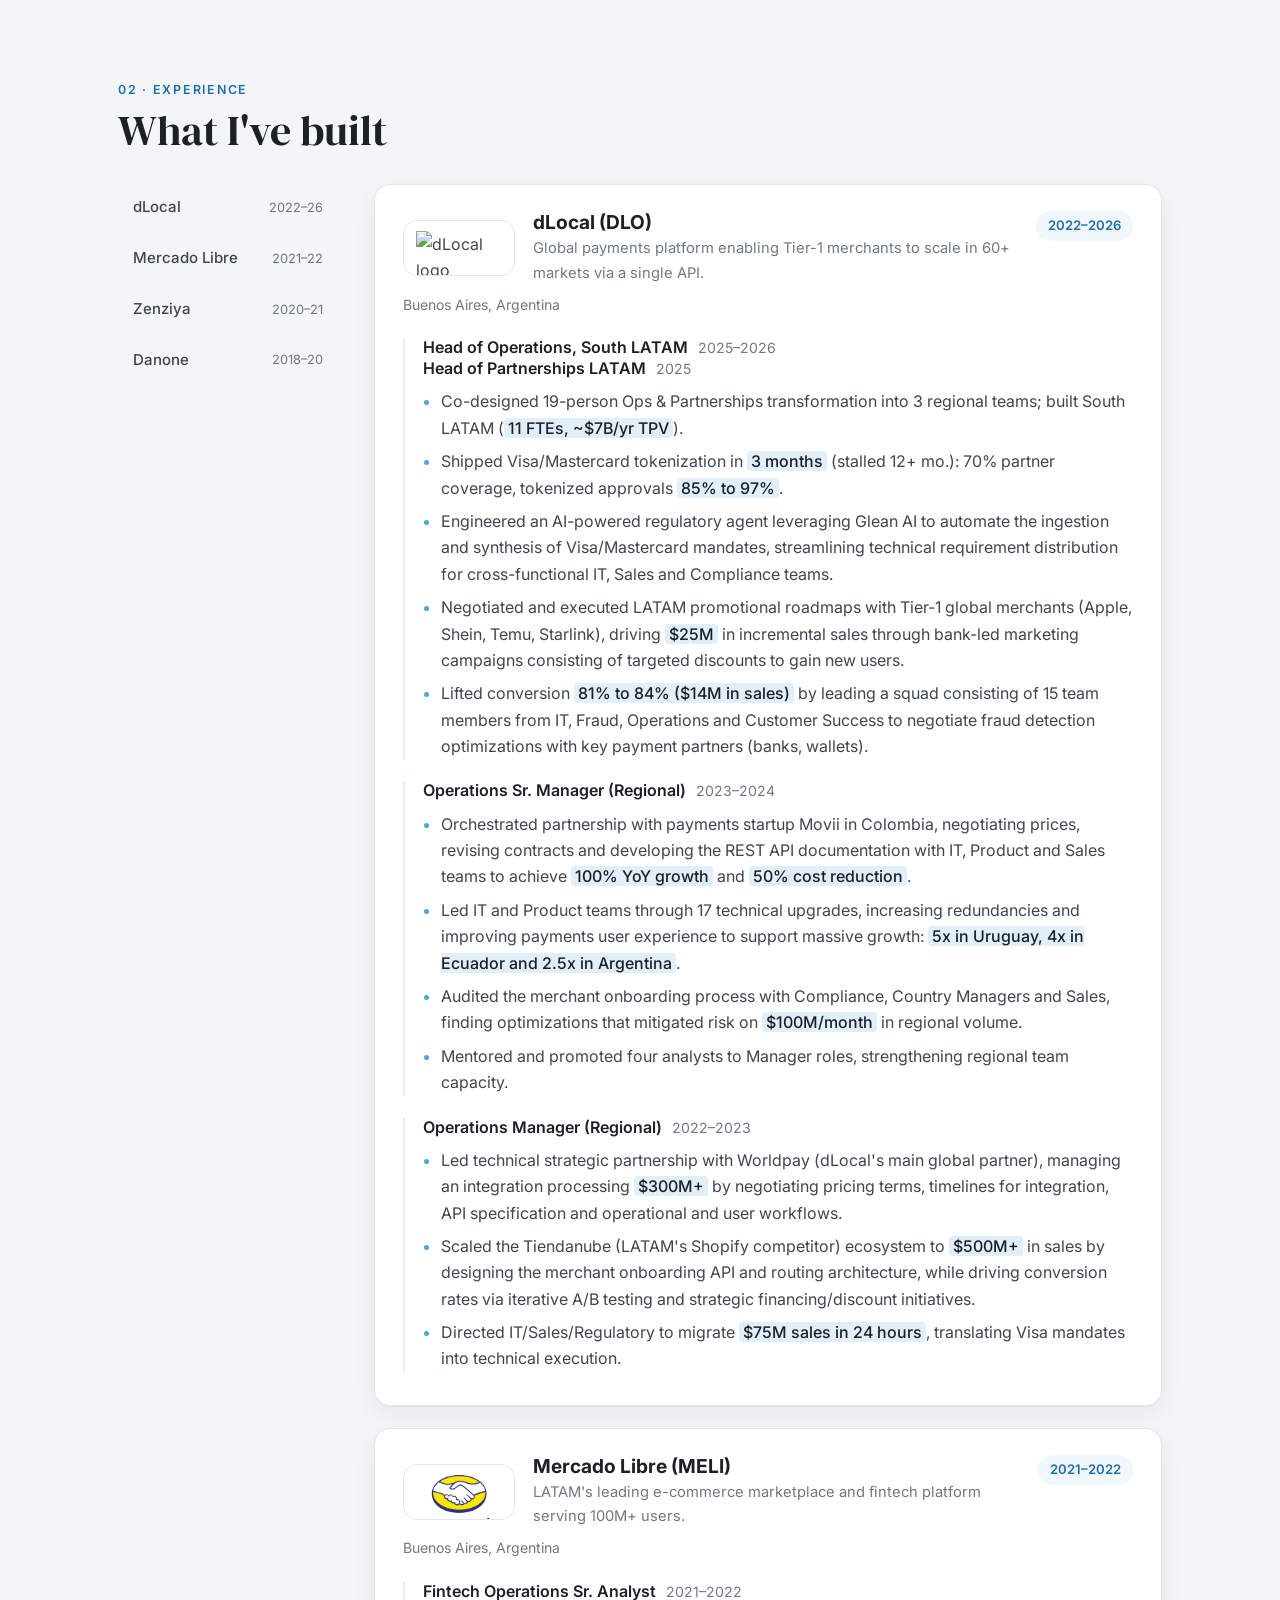
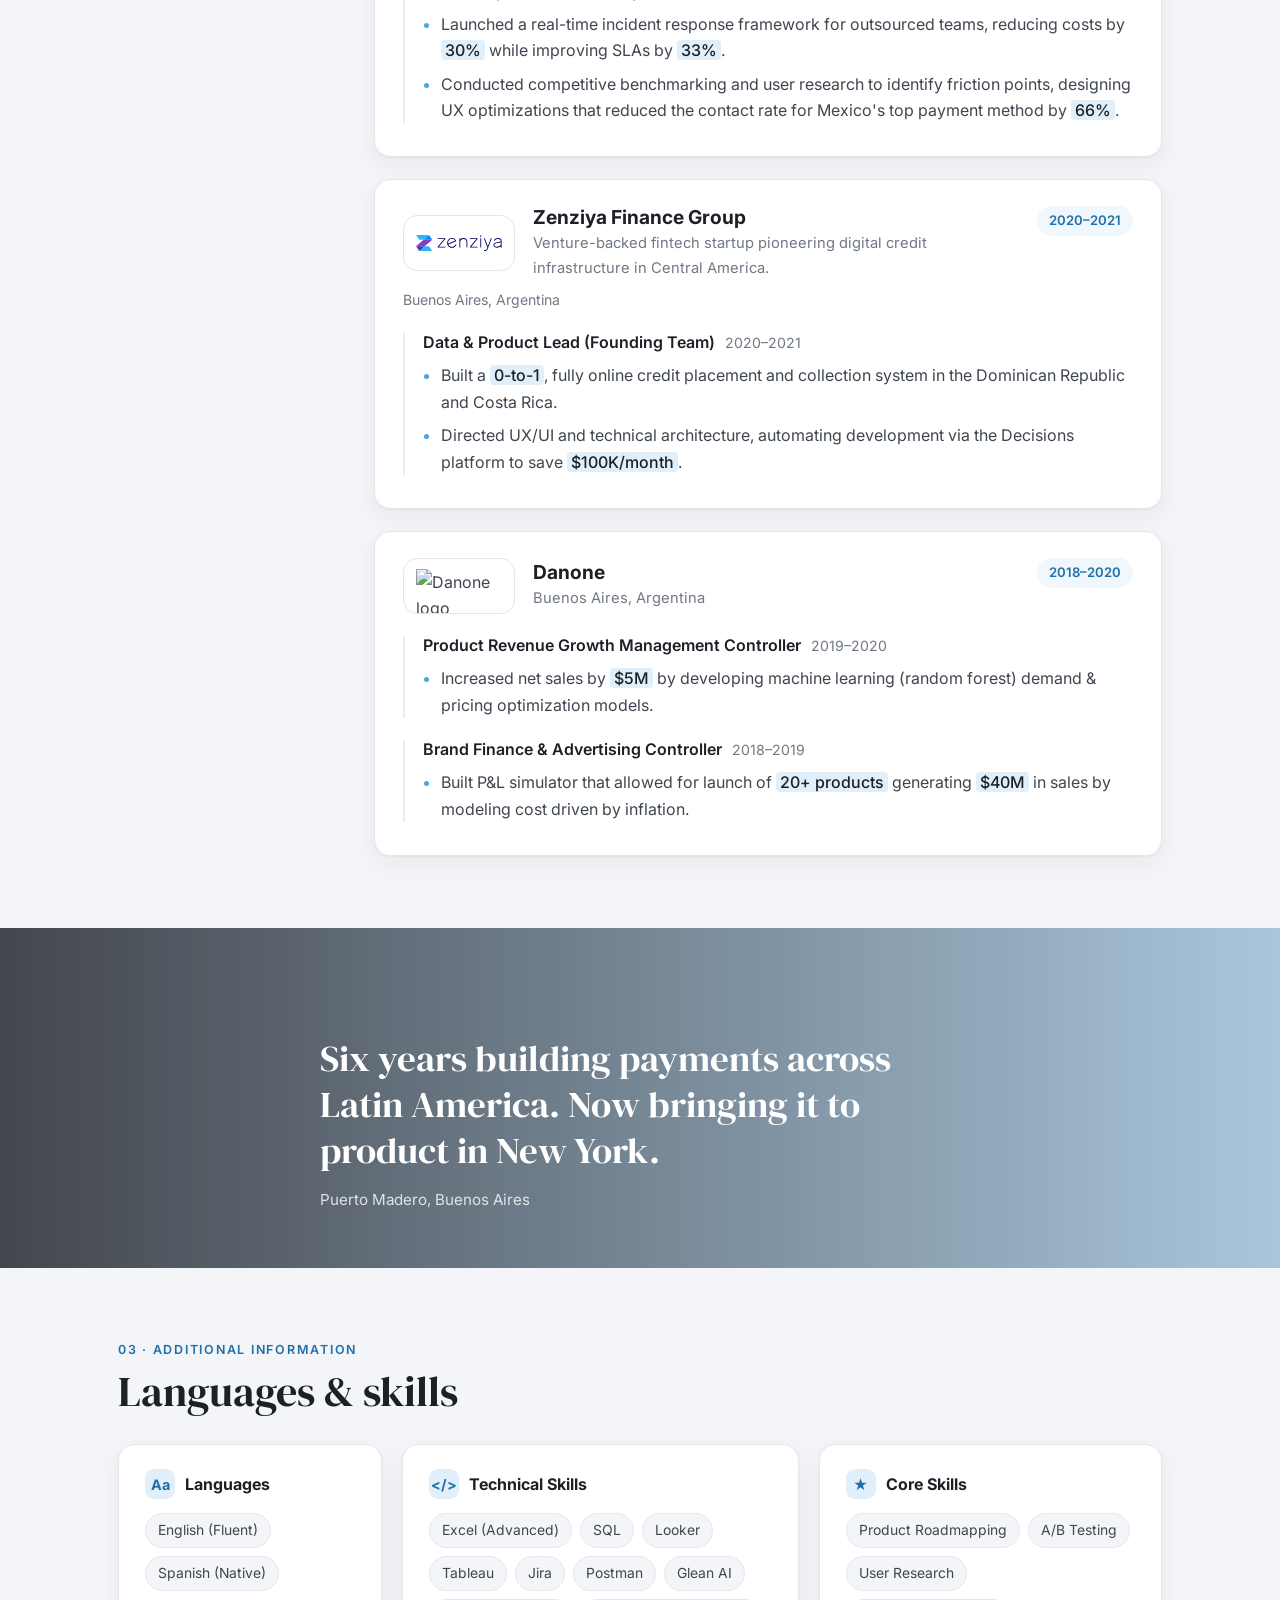
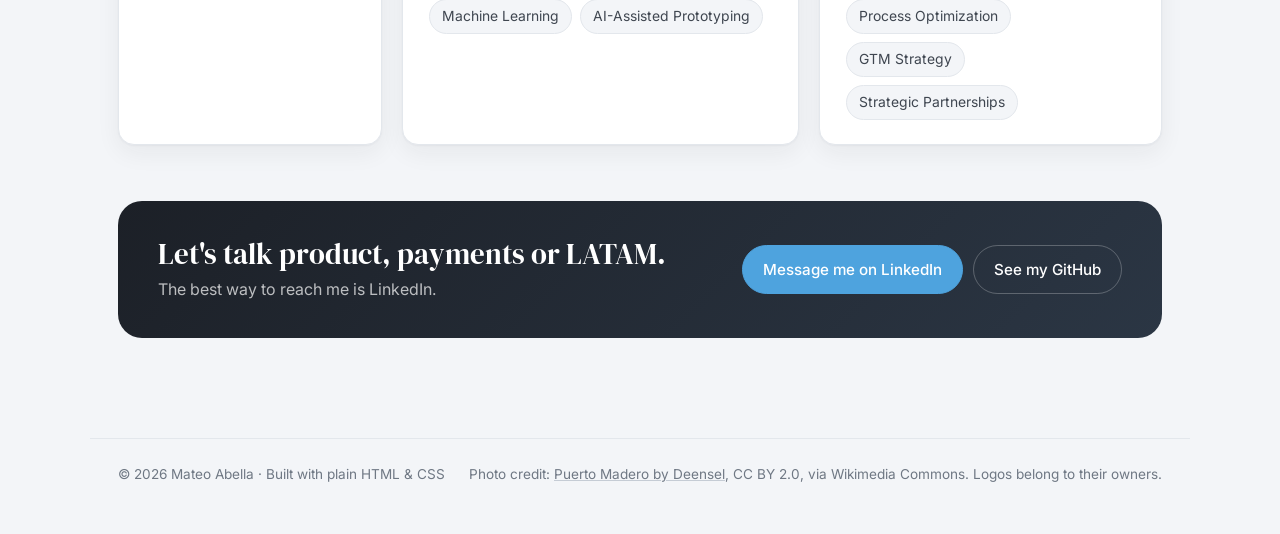
==== commit 8257cc8c: "Update hero stats to five stronger highlights Replace 97% approvals and $25M tiles with $500M+ Tiend" ====
--- a/index.html
+++ b/index.html
@@ -65,9 +65,10 @@
       </div>
 
       <div class="stats">
-        <div class="stat"><b>~$7B</b><span>yearly payment volume, South LATAM team</span></div>
-        <div class="stat"><b>97%</b><span>tokenized approvals, up from 85%</span></div>
-        <div class="stat"><b>$25M</b><span>incremental sales from merchant campaigns</span></div>
+        <div class="stat"><b>~$7B/yr</b><span>payment volume, South LATAM team I built</span></div>
+        <div class="stat"><b>$500M+</b><span>Tiendanube ecosystem sales I scaled</span></div>
+        <div class="stat"><b>3 months</b><span>to ship tokenization stalled for 12+</span></div>
+        <div class="stat"><b>0 → 1</b><span>credit platform launched in 2 countries</span></div>
         <div class="stat"><b>6 yrs</b><span>in LATAM payments &amp; fintech</span></div>
       </div>
 
--- a/styles.css
+++ b/styles.css
@@ -129,11 +129,11 @@
 
 /* Stats */
 .stats {
-  display: grid; grid-template-columns: repeat(4, 1fr);
+  display: grid; grid-template-columns: repeat(5, 1fr);
   margin-top: 28px; background: var(--surface);
   border: 1px solid var(--line); border-radius: 14px; box-shadow: var(--shadow);
 }
-.stat { padding: 12px 20px; }
+.stat { padding: 12px 18px; }
 .stat + .stat { border-left: 1px solid var(--line); }
 .stat b { display: block; font-family: var(--serif); font-weight: 400; font-size: 1.45rem; color: var(--ink); line-height: 1.15; }
 .stat span { display: block; font-size: .78rem; line-height: 1.4; color: var(--grey-500); }
@@ -280,8 +280,9 @@
   .hero-photo { max-width: 460px; }
   .float-card { left: 16px; }
   .stats { grid-template-columns: repeat(2, 1fr); }
-  .stat:nth-child(3) { border-left: 0; }
+  .stat:nth-child(odd) { border-left: 0; }
   .stat:nth-child(n+3) { border-top: 1px solid var(--line); }
+  .stat:last-child { grid-column: 1 / -1; }
   .exp-index { position: static; flex-direction: row; flex-wrap: wrap; }
   .exp-index a span { display: none; }
 }
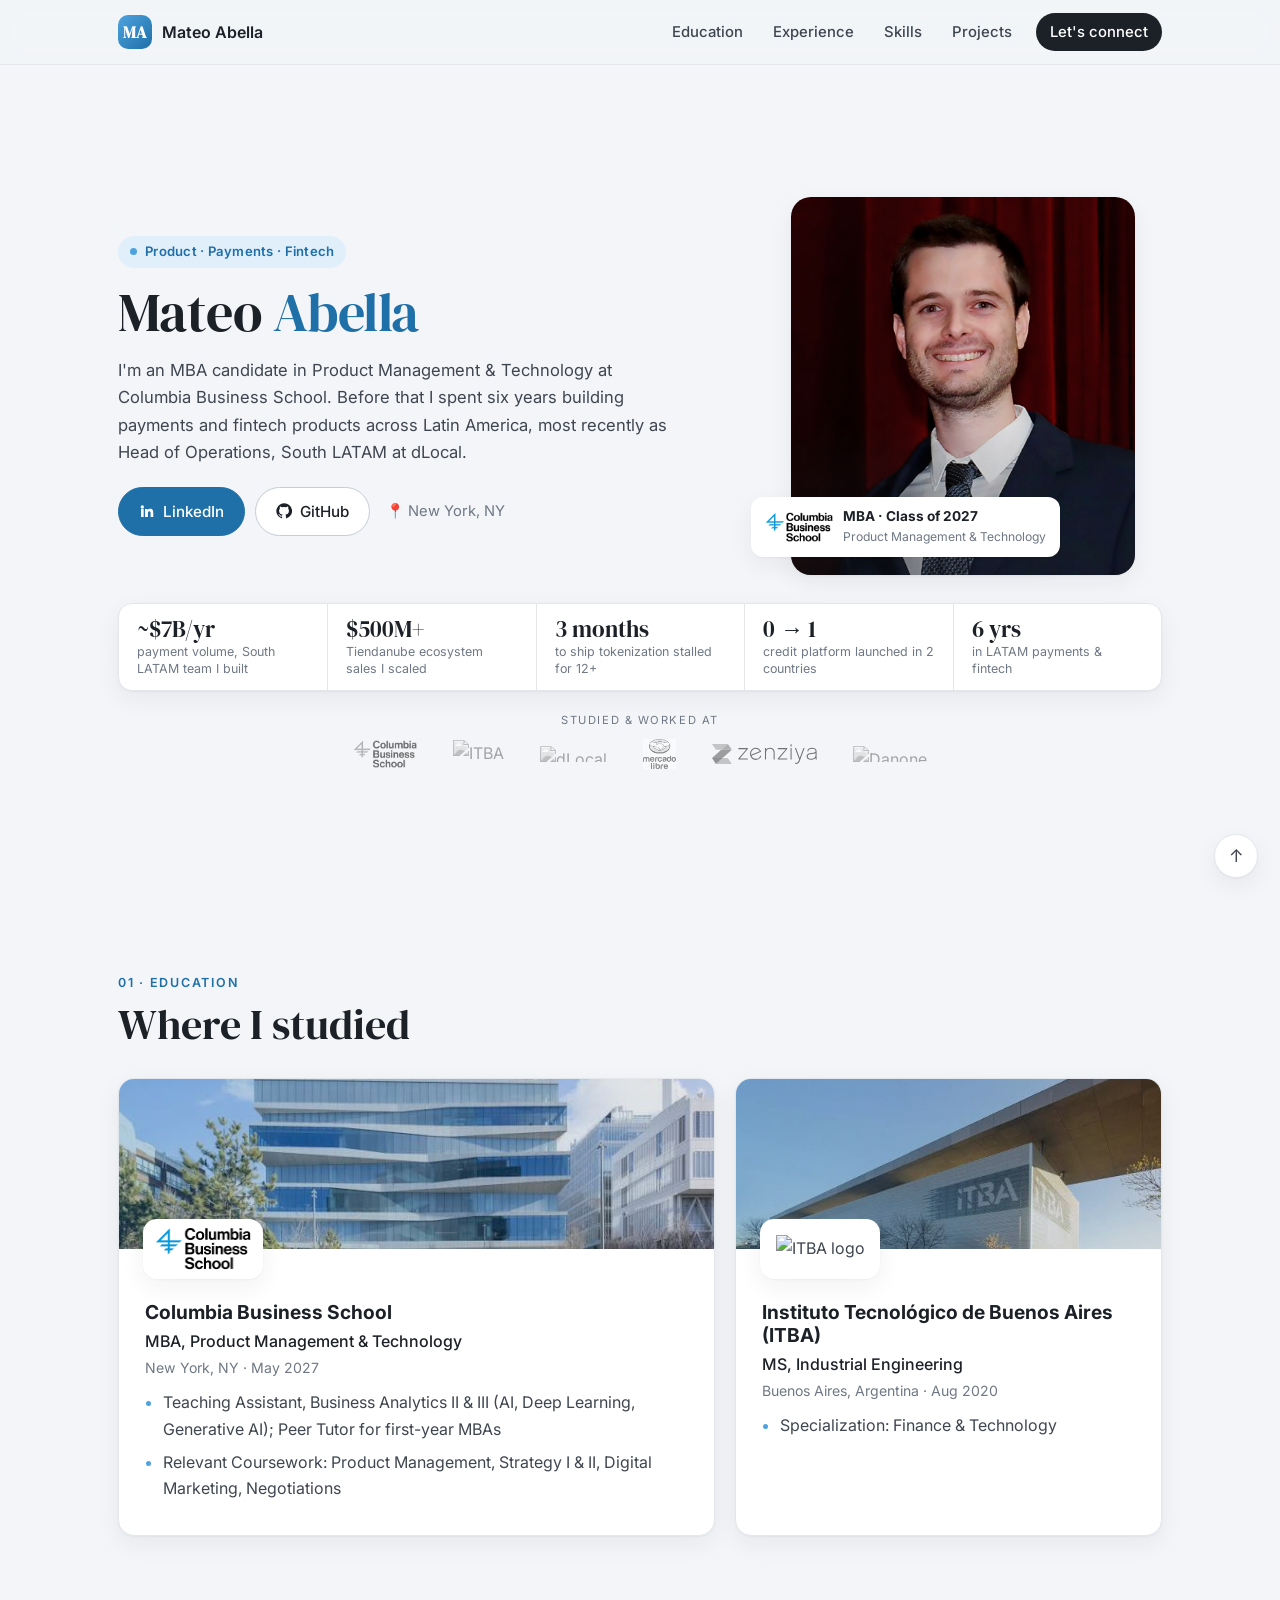
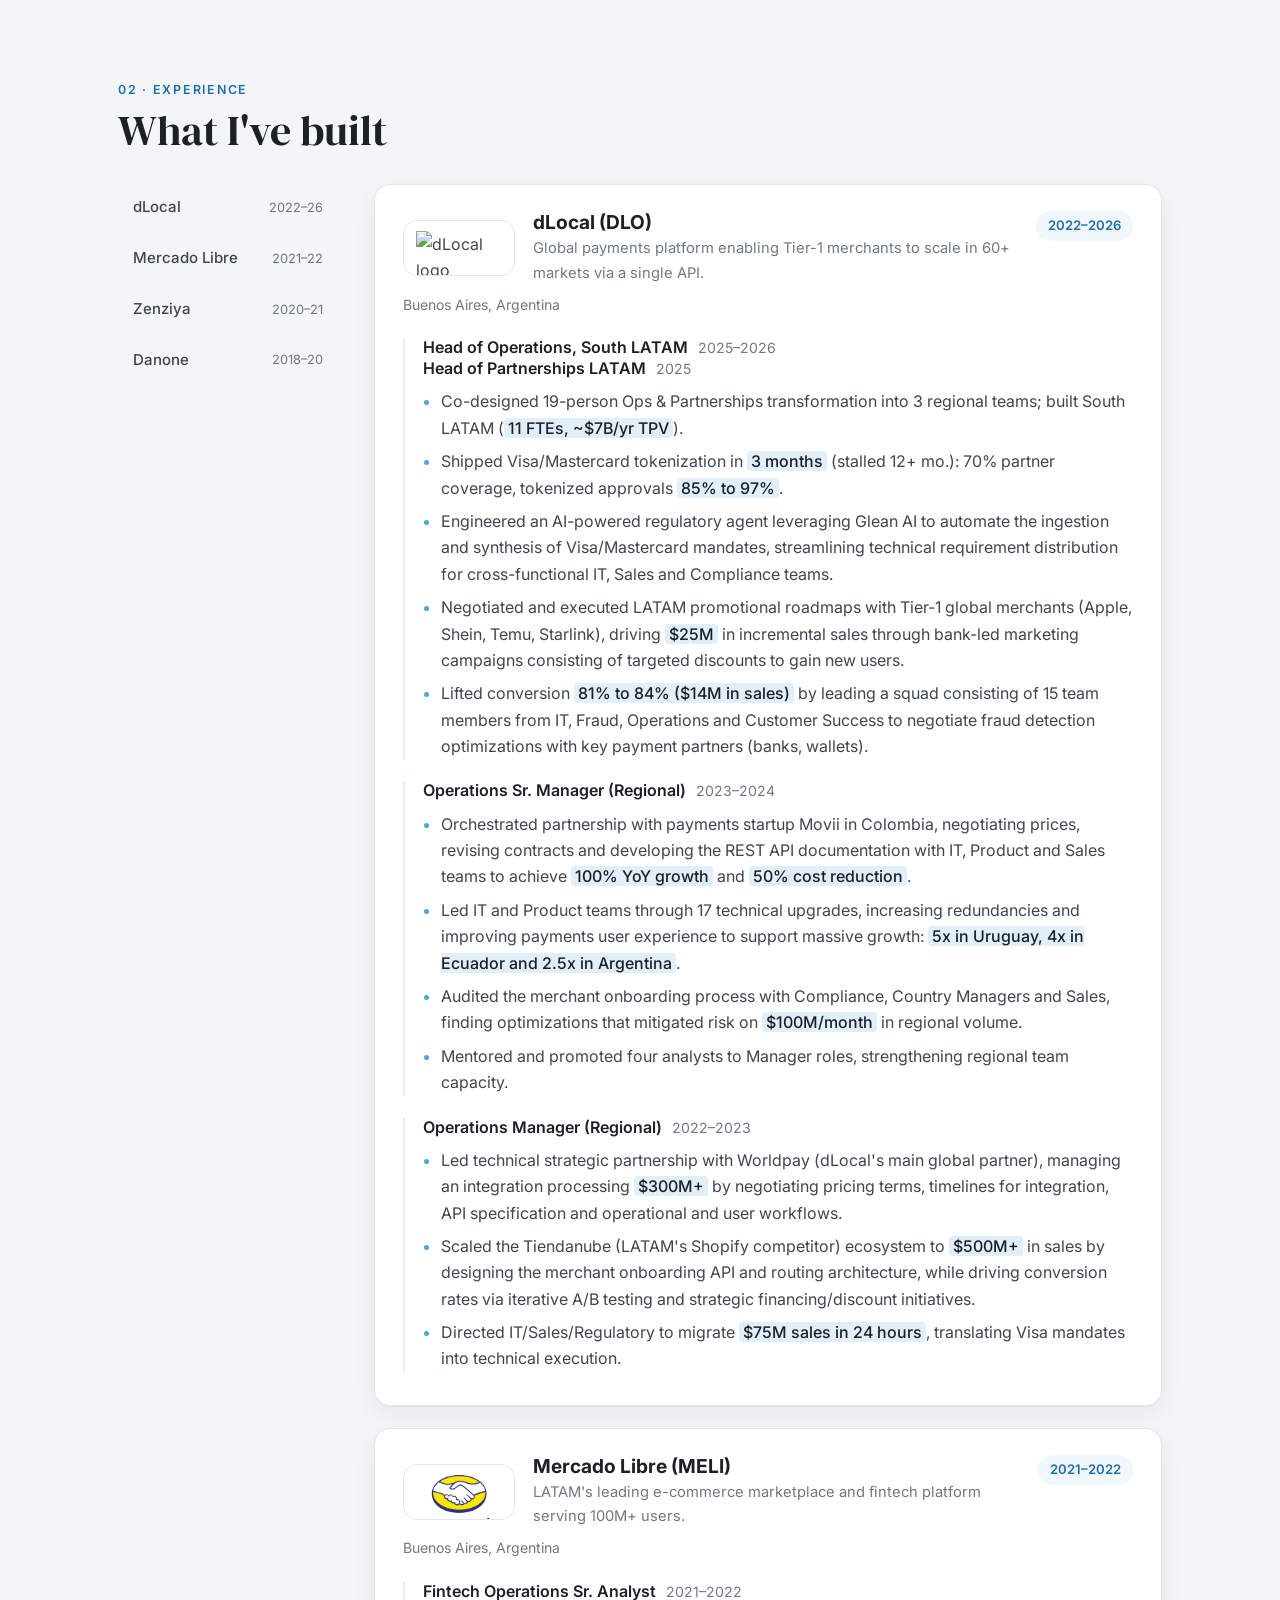
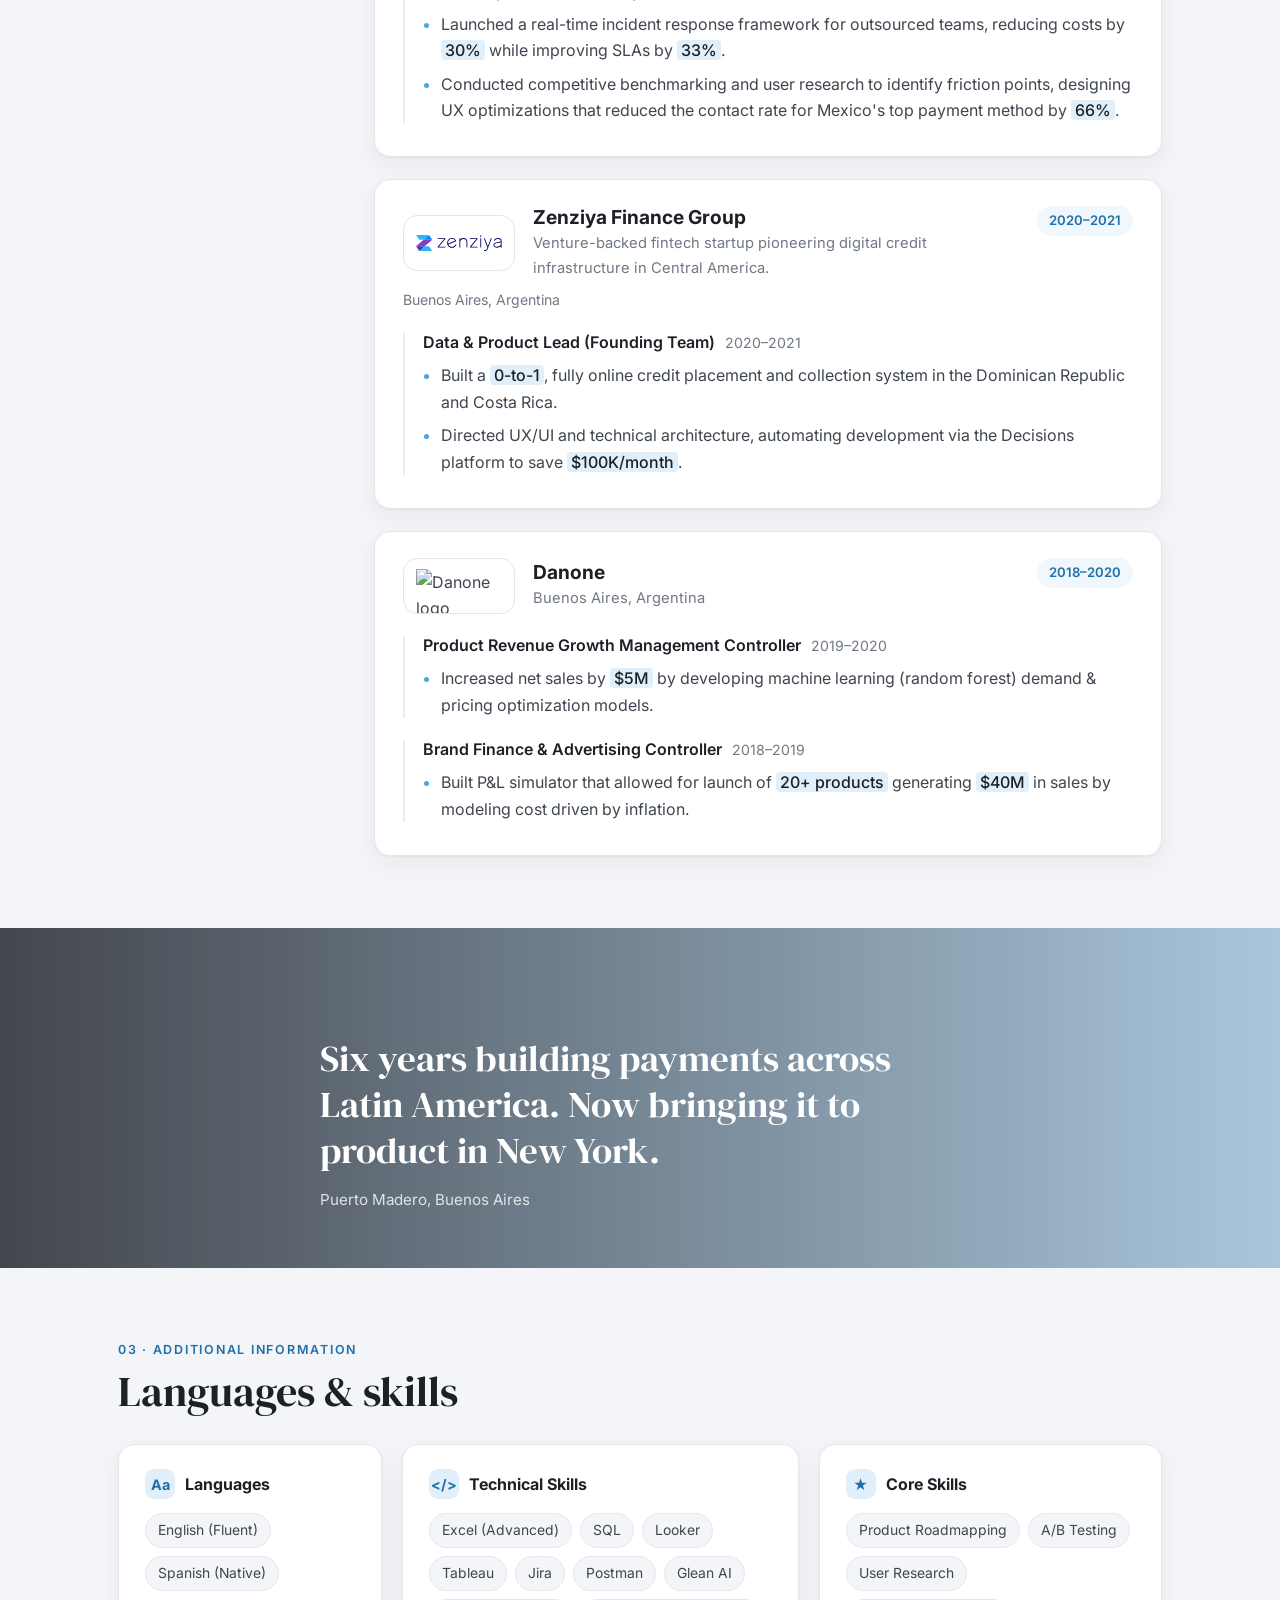
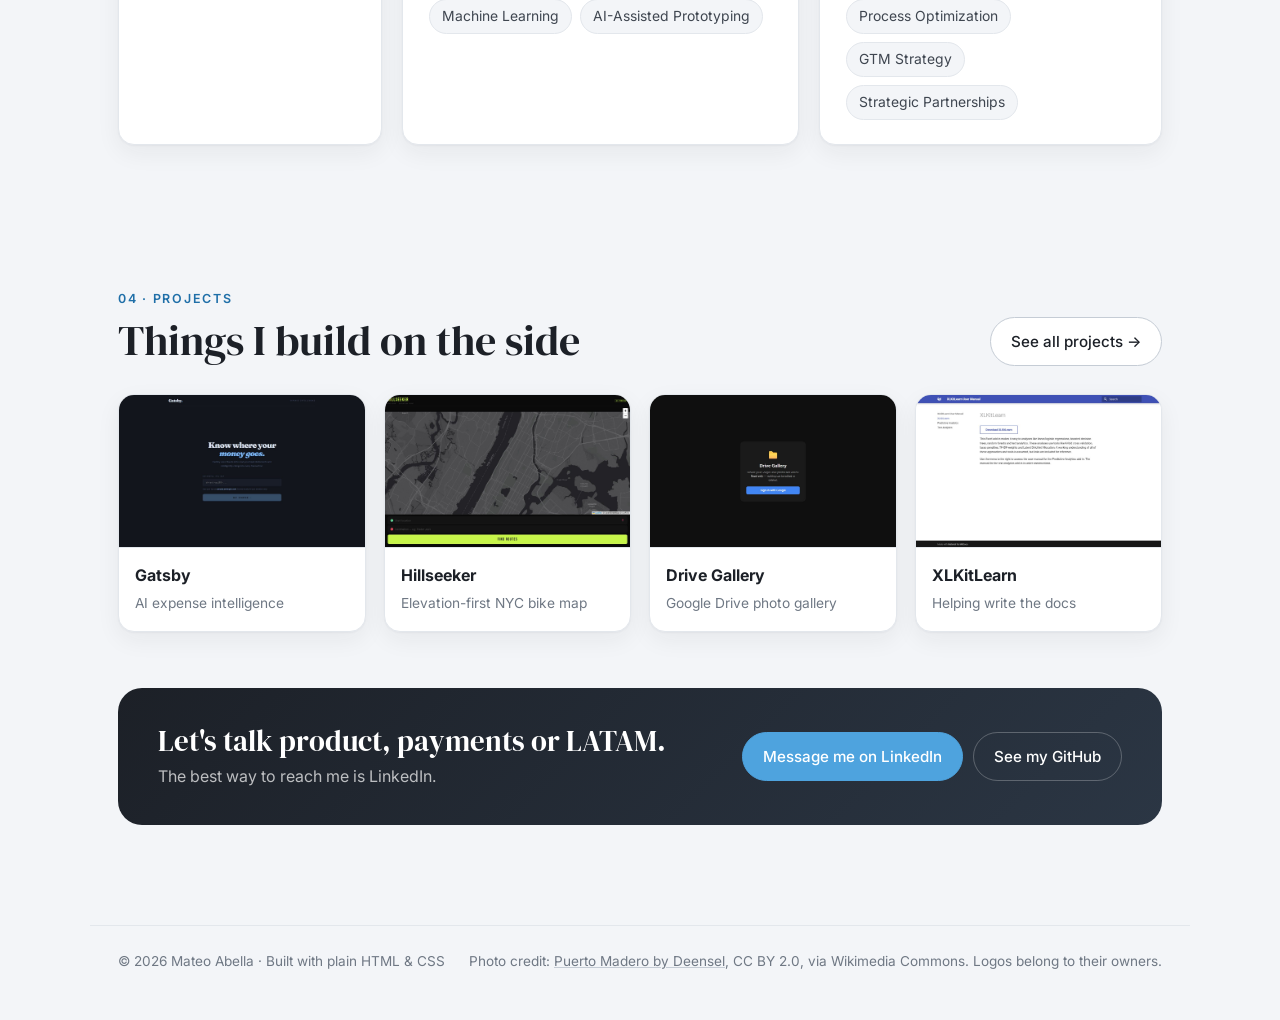
==== commit 5e9f9365: "Add projects gallery page and home page projects teaser New projects.html gallery with Gatsby, Hills" ====
--- a/index.html
+++ b/index.html
@@ -20,6 +20,7 @@
         <li><a href="#education">Education</a></li>
         <li><a href="#experience">Experience</a></li>
         <li><a href="#skills">Skills</a></li>
+        <li><a href="projects.html">Projects</a></li>
         <li><a class="cta" href="https://www.linkedin.com/in/mateoabella/" target="_blank" rel="noopener">Let's connect</a></li>
       </ul>
     </div>
@@ -315,6 +316,38 @@
             </div>
           </div>
         </div>
+      </div>
+    </section>
+
+    <!-- ================= PROJECTS TEASER ================= -->
+    <section id="projects">
+      <div class="wrap">
+        <div class="section-head">
+          <div>
+            <div class="kicker">04 · Projects</div>
+            <h2>Things I build on the side</h2>
+          </div>
+          <a class="btn" href="projects.html">See all projects →</a>
+        </div>
+
+        <div class="teasers">
+          <a class="card teaser" href="projects.html#gatsby">
+            <img src="images/projects/gatsby.jpg" alt="" loading="lazy" width="1200" height="750">
+            <div><strong>Gatsby</strong><span>AI expense intelligence</span></div>
+          </a>
+          <a class="card teaser" href="projects.html#biker-map">
+            <img src="images/projects/biker-map.jpg" alt="" loading="lazy" width="1200" height="750">
+            <div><strong>Hillseeker</strong><span>Elevation-first NYC bike map</span></div>
+          </a>
+          <a class="card teaser" href="projects.html#drive-gallery">
+            <img src="images/projects/drive-gallery.jpg" alt="" loading="lazy" width="1200" height="750">
+            <div><strong>Drive Gallery</strong><span>Google Drive photo gallery</span></div>
+          </a>
+          <a class="card teaser" href="projects.html#xlkitlearn">
+            <img src="images/projects/xlkitlearn-docs.jpg" alt="" loading="lazy" width="1200" height="750">
+            <div><strong>XLKitLearn</strong><span>Helping write the docs</span></div>
+          </a>
+        </div>
 
         <div class="cta-card">
           <div>
--- a/styles.css
+++ b/styles.css
@@ -260,6 +260,39 @@
 .cta-card .btn.primary { background: var(--blue-500); border-color: var(--blue-500); }
 .cta-card .btn.primary:hover { background: #fff; color: var(--ink); }
 
+/* ---------- Projects teaser (home) ---------- */
+.teasers { display: grid; grid-template-columns: repeat(4, 1fr); gap: 18px; }
+.teaser { overflow: hidden; color: var(--grey-700); transition: transform .15s, border-color .15s; }
+.teaser:hover { transform: translateY(-3px); border-color: var(--blue-300); text-decoration: none; }
+.teaser img { width: 100%; height: auto; aspect-ratio: 16 / 10; object-fit: cover; object-position: top; border-bottom: 1px solid var(--line); }
+.teaser div { padding: 14px 16px 16px; }
+.teaser strong { display: block; color: var(--ink); }
+.teaser span { font-size: .86rem; color: var(--grey-500); }
+
+/* ---------- Projects page ---------- */
+.nav ul a[aria-current="page"] { background: var(--surface); color: var(--blue-700); }
+.page-head { padding: 56px 0 8px; }
+.page-head h1 { font-family: var(--serif); font-weight: 400; font-size: clamp(2.2rem, 4.6vw, 3.2rem); margin-top: 6px; }
+.page-head .lead { margin-bottom: 0; }
+.back { display: inline-block; font-size: .9rem; margin-bottom: 18px; color: var(--grey-500); }
+.back:hover { color: var(--blue-700); }
+.gallery-section { padding-top: 32px; }
+.gallery { display: grid; grid-template-columns: repeat(2, 1fr); gap: 24px; }
+.project { overflow: hidden; display: flex; flex-direction: column; transition: transform .15s, border-color .15s; }
+.project:hover { transform: translateY(-3px); border-color: var(--blue-300); }
+.shot { background: var(--ink); border-bottom: 1px solid var(--line); }
+.shot img { width: 100%; height: auto; aspect-ratio: 16 / 10; object-fit: cover; object-position: top; }
+.project-body { padding: 22px 26px 26px; display: flex; flex-direction: column; gap: 12px; flex: 1; }
+.project-body h2 { font-size: 1.25rem; }
+.project-body p { margin: 0; }
+.project-tags { display: flex; gap: 8px; flex-wrap: wrap; }
+.tag { font-size: .74rem; font-weight: 600; letter-spacing: .04em; text-transform: uppercase; padding: 3px 10px; border-radius: 999px; background: var(--bg); color: var(--grey-500); border: 1px solid var(--line); }
+.tag.ai { background: var(--blue-100); color: var(--blue-700); border-color: transparent; }
+.tag.contrib { background: #eef0f3; color: var(--grey-700); }
+.project-links { margin-top: auto; padding-top: 6px; display: flex; flex-wrap: wrap; gap: 10px; align-items: center; }
+.project-links .btn { padding: 9px 16px; font-size: .9rem; }
+.note { font-size: .86rem; color: var(--grey-500); }
+
 /* ---------- Footer ---------- */
 footer { padding: 28px 0 48px; color: var(--grey-500); font-size: .85rem; }
 footer .wrap { display: flex; flex-wrap: wrap; justify-content: space-between; gap: 10px 24px; border-top: 1px solid var(--line); padding-top: 24px; }
@@ -285,6 +318,8 @@
   .stat:last-child { grid-column: 1 / -1; }
   .exp-index { position: static; flex-direction: row; flex-wrap: wrap; }
   .exp-index a span { display: none; }
+  .teasers { grid-template-columns: repeat(2, 1fr); }
+  .gallery { grid-template-columns: 1fr; }
 }
 @media (max-width: 600px) {
   .wrap { padding: 0 18px; }
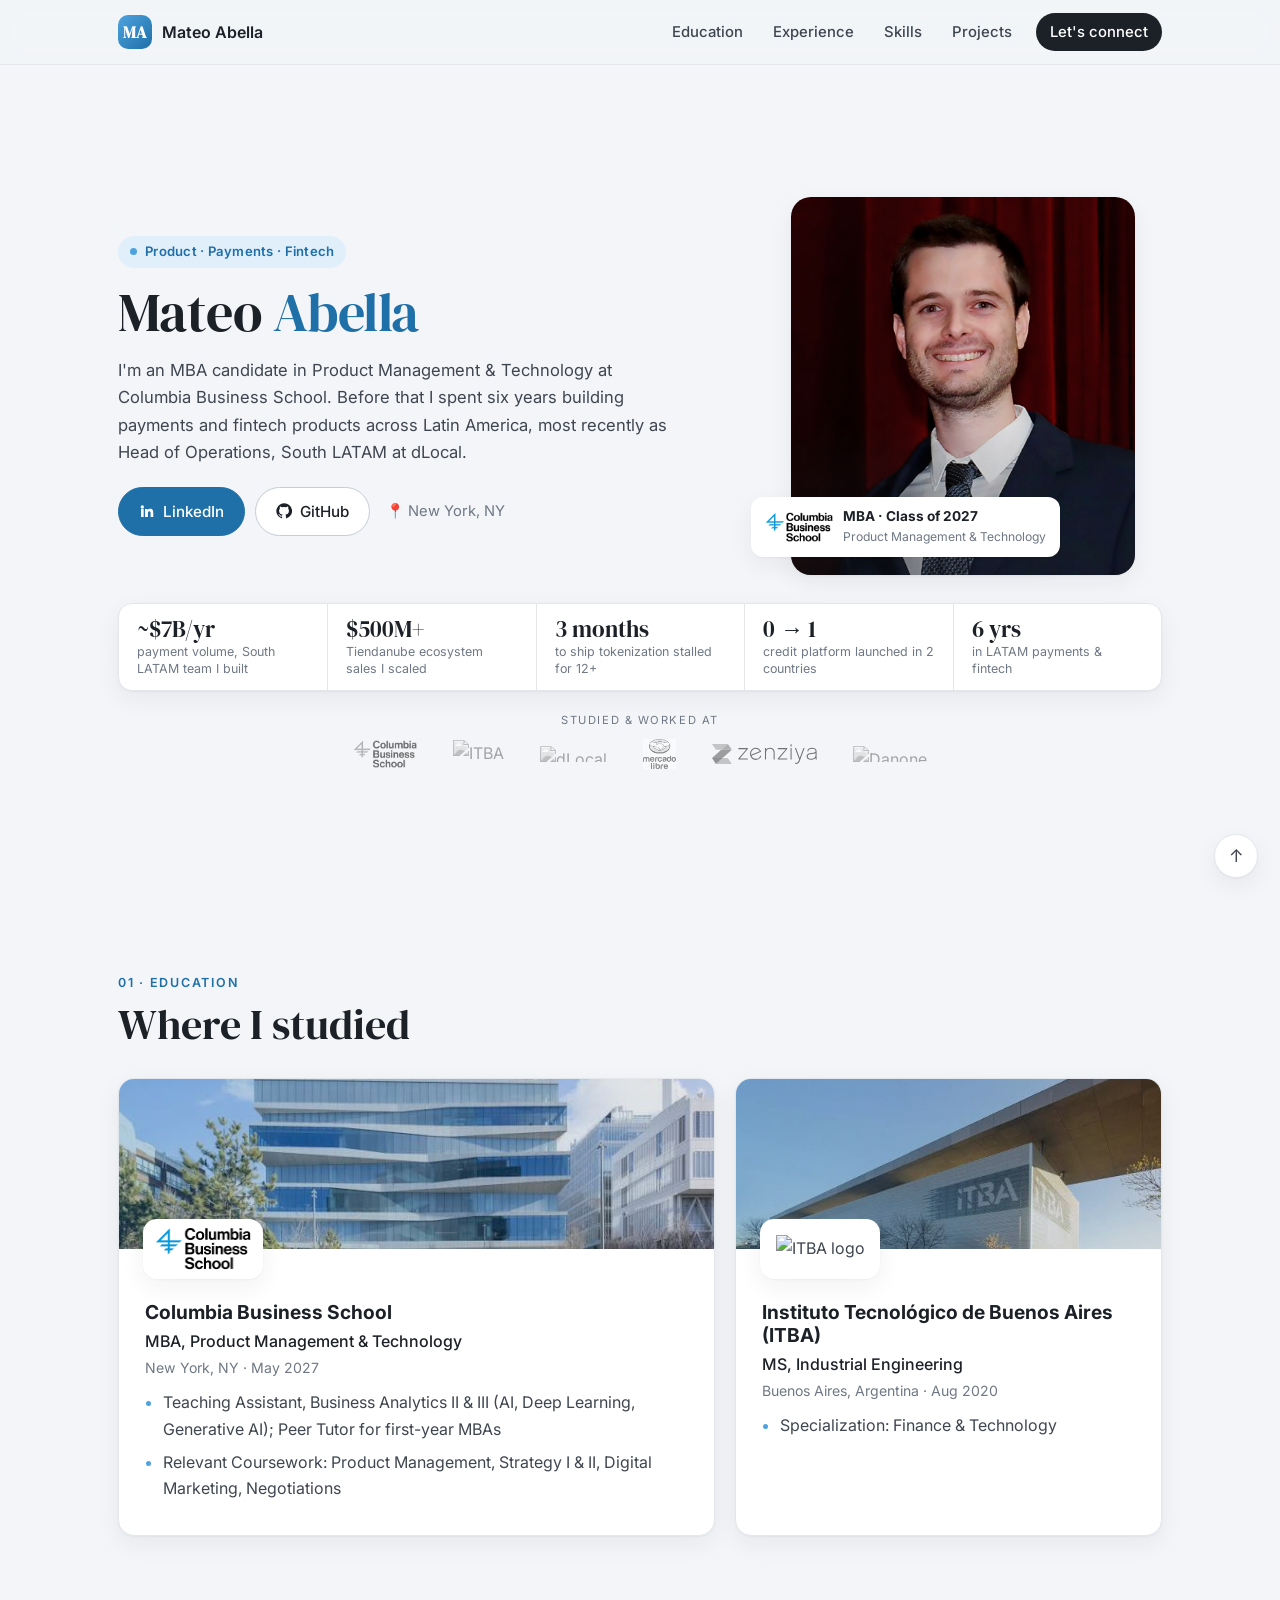
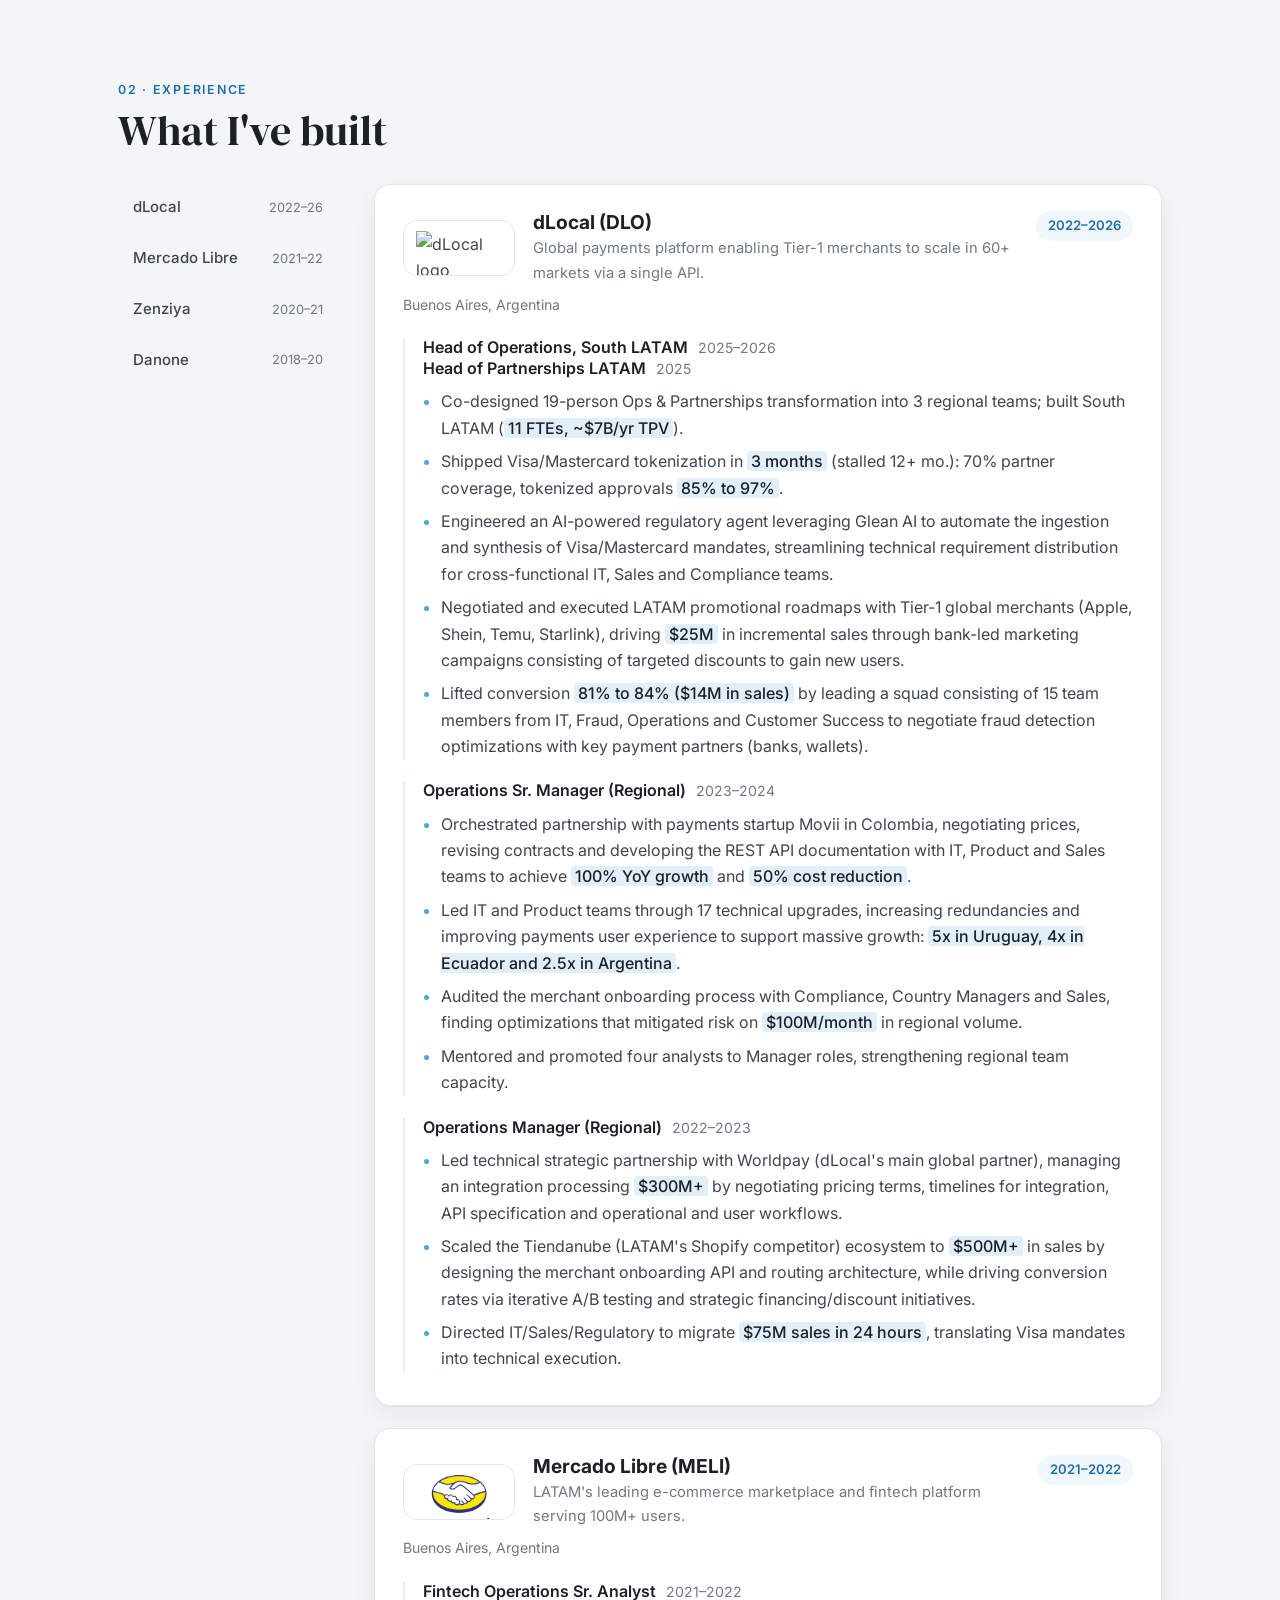
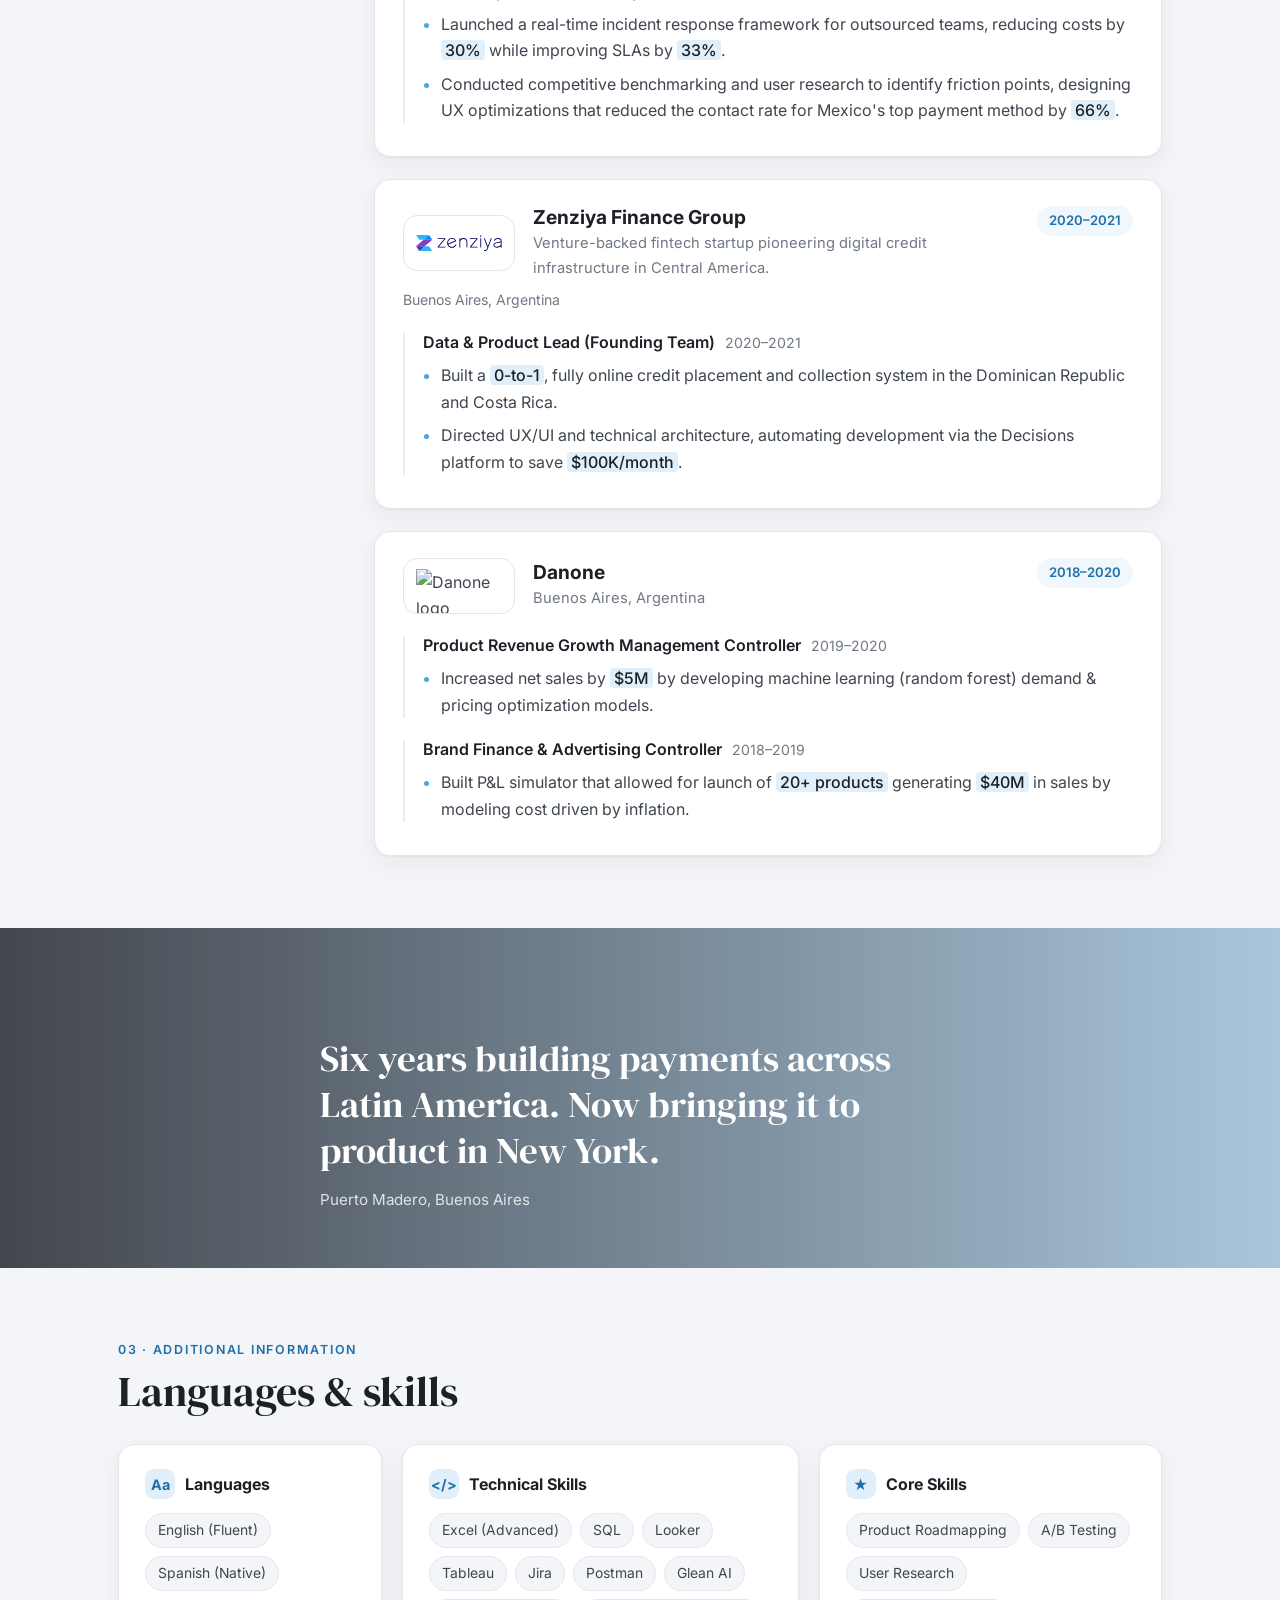
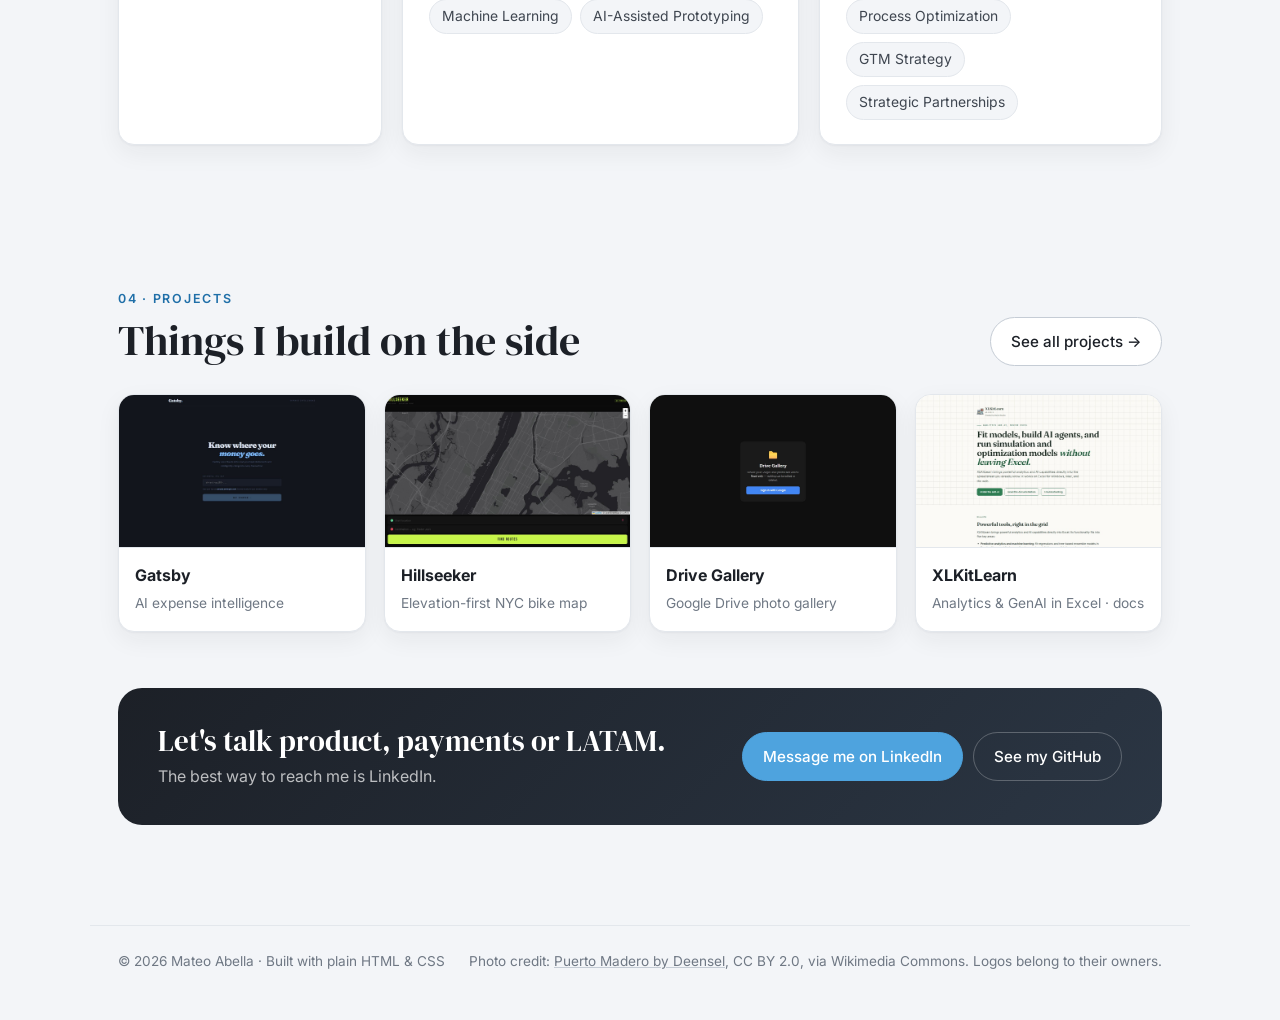
==== commit af8c0885: "Update XLKitLearn card with GenAI and full scope Describe XLKitLearn as an analytics and AI add-in f" ====
--- a/index.html
+++ b/index.html
@@ -344,8 +344,8 @@
             <div><strong>Drive Gallery</strong><span>Google Drive photo gallery</span></div>
           </a>
           <a class="card teaser" href="projects.html#xlkitlearn">
-            <img src="images/projects/xlkitlearn-docs.jpg" alt="" loading="lazy" width="1200" height="750">
-            <div><strong>XLKitLearn</strong><span>Helping write the docs</span></div>
+            <img src="images/projects/xlkitlearn.jpg" alt="" loading="lazy" width="1200" height="750">
+            <div><strong>XLKitLearn</strong><span>Analytics &amp; GenAI in Excel · docs</span></div>
           </a>
         </div>
 
